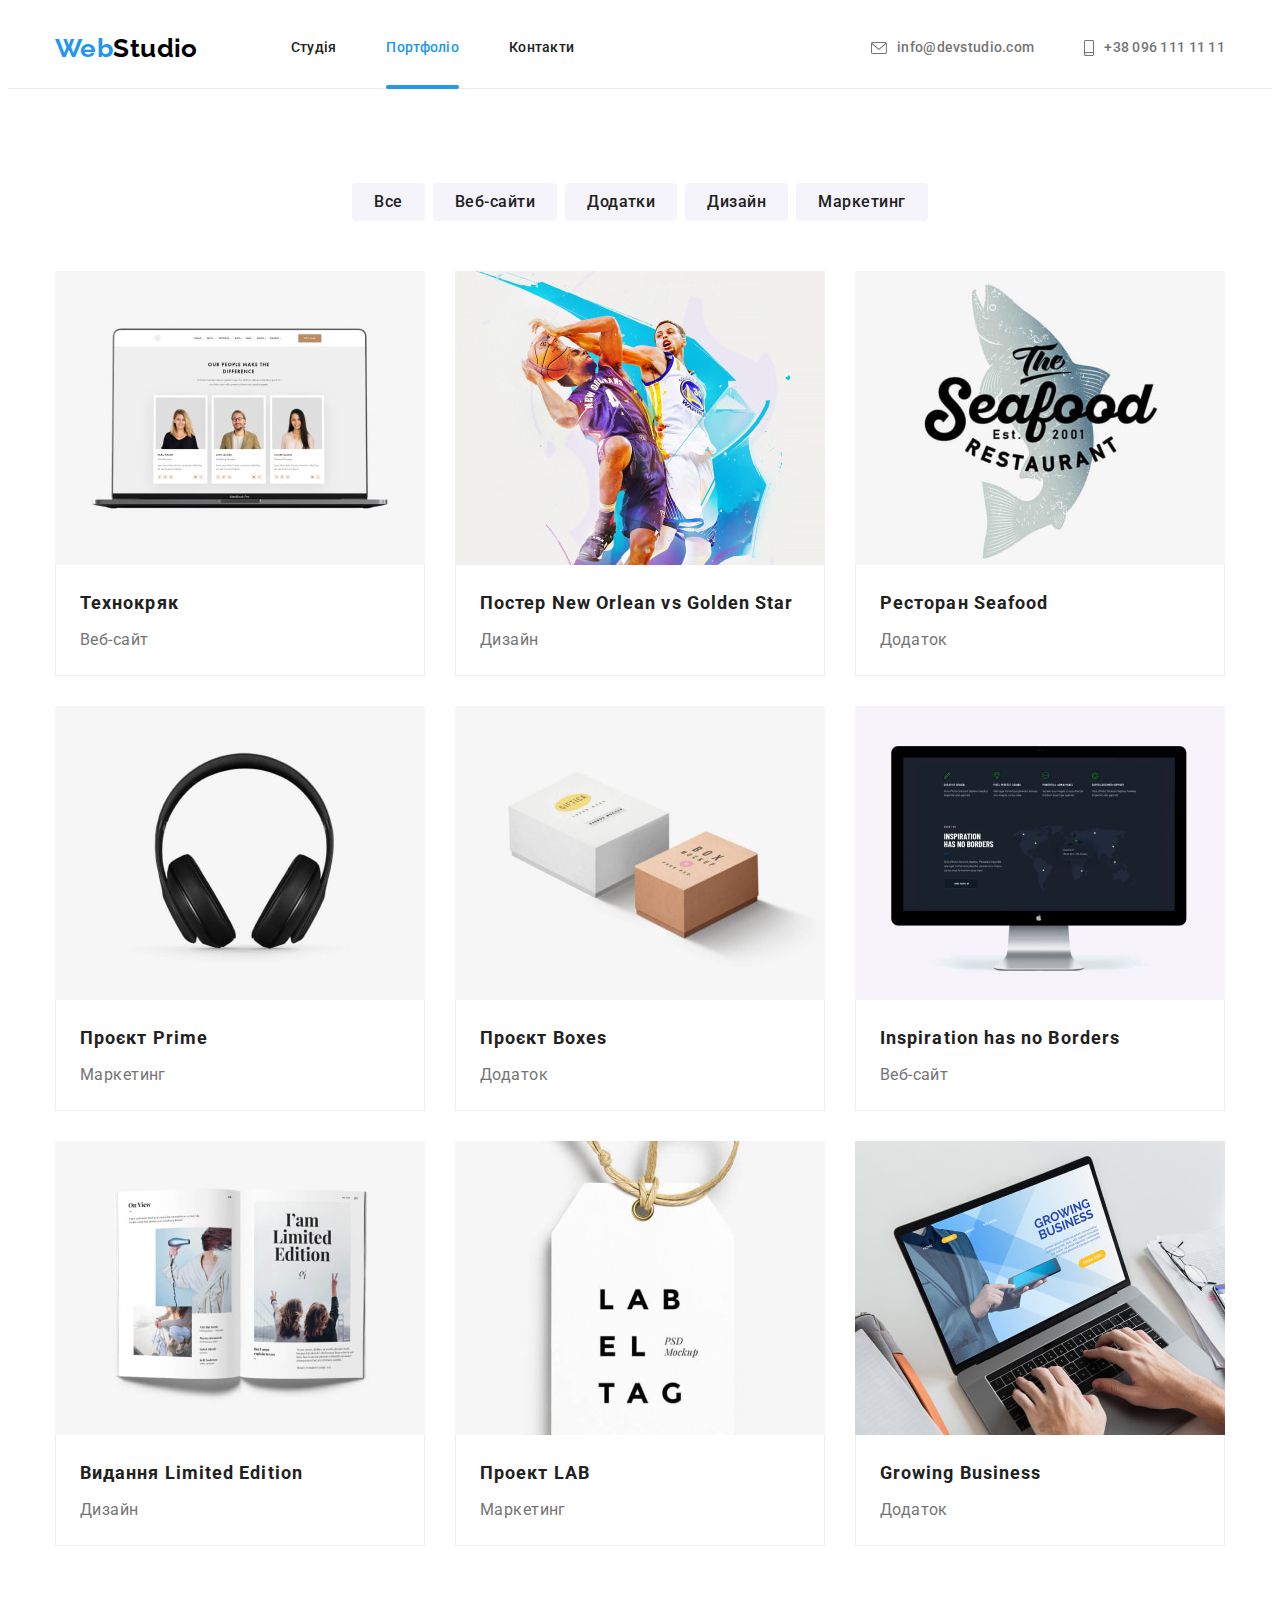
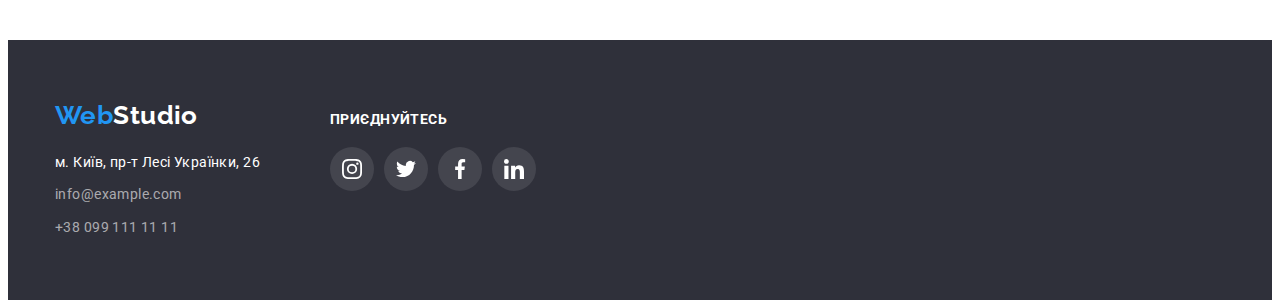
==== portfolio.html @ 0711f4e6 "Initial commit" ====
<!DOCTYPE html>
<html lang="ru">
  <head>
    <meta charset="UTF-8" />
    <meta http-equiv="X-UA-Compatible" content="IE=edge" />
    <meta name="viewport" content="width=device-width, initial-scale=1.0" />
    <title>Portfolio</title>
    <link
      href="https://fonts.googleapis.com/css2?family=Roboto:wght@400;500;700;900&display=swap"
      rel="stylesheet"
    />
    <!--Normalize start-->
    <link
      rel="stylesheet"
      href="https://cdnjs.cloudflare.com/ajax/libs/modern-normalize/1.1.0/modern-normalize.min.css"
      integrity="sha512-wpPYUAdjBVSE4KJnH1VR1HeZfpl1ub8YT/NKx4PuQ5NmX2tKuGu6U/JRp5y+Y8XG2tV+wKQpNHVUX03MfMFn9Q=="
      crossorigin="anonymous"
      referrerpolicy="no-referrer"
    />
    <!--Normalize end-->
    <link
      href="https://fonts.googleapis.com/css2?family=Raleway:wght@700&display=swap"
      rel="stylesheet"
    />
    <link rel="stylesheet" href="./css/style.css" />
  </head>

  <body>
    <!--Header of page Portfolio-->
    <header class="header">
      <div class="container flex-nav">
        <nav class="nav flex-nav">
          <a class="logo line" href="./index.html" lang="en"
            >Web<span class="accent">Studio</span></a
          >
          <ul class="site-nav list">
            <li class="item">
              <a class="link line" href="./index.html">Студія</a>
            </li>
            <li class="item">
              <a class="link current line" href="./portfolio.html">Портфоліо</a>
            </li>
            <li class="item"><a class="link line" href="">Контакти</a></li>
          </ul>
        </nav>
        <ul class="contacts list flex-nav">
          <li class="item">
            <a class="link line" href="mailto:info@devstudio.com"
              ><svg class="contacts-icon" width="16px" height="12px">
                <use href="./images/icons.svg#envelope"></use></svg
              >info@devstudio.com</a
            >
          </li>
          <li class="item">
            <a class="link line" href="tel:+380961111111"
              ><svg class="contacts-icon" width="10px" height="16px">
                <use href="./images/icons.svg#smartphone"></use></svg
              >+38 096 111 11 11</a
            >
          </li>
        </ul>
      </div>
    </header>
    <!--Main section of Page Porfolio -->
    <main>
      <section class="portfolio section">
        <div class="container">
          <h1 class="visually-hidden">Галерея робіт</h1>

          <!--Filters Button List-->
          <ul class="filter list">
            <li class="item">
              <button class="filter-btn" type="button">Все</button>
            </li>
            <li class="item">
              <button class="filter-btn" type="button">Веб-сайти</button>
            </li>
            <li class="item">
              <button class="filter-btn" type="button">Додатки</button>
            </li>
            <li class="item">
              <button class="filter-btn" type="button">Дизайн</button>
            </li>
            <li class="item">
              <button class="filter-btn" type="button">Маркетинг</button>
            </li>
          </ul>

          <!--Gallery List-->

          <ul class="list gallery">
            <li class="gallery-item">
              <a href="" class="gallery-link line">
                <div class="gallery-thumb">
                  <img
                    src="./images/portfolio/portfolio01.jpg"
                    alt="Ноутбук із зображенням сторінки сайту"
                    width="370"
                    height="294"
                  />
                  <p class="thumb-text">
                    Ресурс пропонує комплексні пропозиції з різним рівнем
                    функціоналу та сервісів. Все це дозволить відвідувачу
                    отримати вичерпні відомості про компанію чи приватну особу.
                  </p>
                </div>
                <div class="gallery-wrapper">
                  <h2 class="gallery-title">Технокряк</h2>
                  <p class="gallery-text">Веб-сайт</p>
                </div>
              </a>
            </li>

            <li class="gallery-item">
              <a href="" class="gallery-link line">
                <div class="gallery-thumb">
                  <img
                    src="./images/portfolio/portfolio02.jpg"
                    alt="Зображення двох баскетболістів із м'ячем"
                    width="370"
                    height="294"
                  />
                  <p class="thumb-text">
                    Ресурс пропонує комплексні пропозиції з різним рівнем
                    функціоналу та сервісів. Все це дозволить відвідувачу
                    отримати вичерпні відомості про компанію чи приватну особу.
                  </p>
                </div>
                <div class="gallery-wrapper">
                  <h2 class="gallery-title">
                    Постер New Orlean vs Golden Star
                  </h2>
                  <p class="gallery-text">Дизайн</p>
                </div>
              </a>
            </li>

            <li class="gallery-item">
              <a href="" class="gallery-link line">
                <div class="gallery-thumb">
                  <img
                    src="./images/portfolio/portfolio03.jpg"
                    alt="Логотип ресторану Seafood"
                    width="370"
                    height="294"
                  />
                  <p class="thumb-text">
                    Ресурс пропонує комплексні пропозиції з різним рівнем
                    функціоналу та сервісів. Все це дозволить відвідувачу
                    отримати вичерпні відомості про компанію чи приватну особу.
                  </p>
                </div>
                <div class="gallery-wrapper">
                  <h2 class="gallery-title">Ресторан Seafood</h2>
                  <p class="gallery-text">Додаток</p>
                </div>
              </a>
            </li>

            <li class="gallery-item">
              <a href="" class="gallery-link line">
                <div class="gallery-thumb">
                  <img
                    src="./images/portfolio/portfolio04.jpg"
                    alt="Зображення навушників"
                    width="370"
                    height="294"
                  />
                  <p class="thumb-text">
                    Ресурс пропонує комплексні пропозиції з різним рівнем
                    функціоналу та сервісів. Все це дозволить відвідувачу
                    отримати вичерпні відомості про компанію чи приватну особу.
                  </p>
                </div>
                <div class="gallery-wrapper">
                  <h2 class="gallery-title">Проєкт Prime</h2>
                  <p class="gallery-text">Маркетинг</p>
                </div>
              </a>
            </li>

            <li class="gallery-item">
              <a href="" class="gallery-link line">
                <div class="gallery-thumb">
                  <img
                    src="./images/portfolio/portfolio05.jpg"
                    alt="Дві коробки різного кольору та розміру"
                    width="370"
                    height="294"
                  />
                  <p class="thumb-text">
                    Ресурс пропонує комплексні пропозиції з різним рівнем
                    функціоналу та сервісів. Все це дозволить відвідувачу
                    отримати вичерпні відомості про компанію чи приватну особу.
                  </p>
                </div>
                <div class="gallery-wrapper">
                  <h2 class="gallery-title">Проєкт Boxes</h2>
                  <p class="gallery-text">Додаток</p>
                </div>
              </a>
            </li>

            <li class="gallery-item">
              <a href="" class="gallery-link line">
                <div class="gallery-thumb">
                  <img
                    src="./images/portfolio/portfolio06.jpg"
                    alt="Зображення монітора із сайтом"
                    width="370"
                    height="294"
                  />
                  <p class="thumb-text">
                    Ресурс пропонує комплексні пропозиції з різним рівнем
                    функціоналу та сервісів. Все це дозволить відвідувачу
                    отримати вичерпні відомості про компанію чи приватну особу.
                  </p>
                </div>
                <div class="gallery-wrapper">
                  <h2 class="gallery-title">Inspiration has no Borders</h2>
                  <p class="gallery-text">Веб-сайт</p>
                </div>
              </a>
            </li>

            <li class="gallery-item">
              <a href="" class="gallery-link line">
                <div class="gallery-thumb">
                  <img
                    src="./images/portfolio/portfolio07.jpg"
                    alt="Зображення розкритої книги"
                    width="370"
                    height="294"
                  />
                  <p class="thumb-text">
                    Ресурс пропонує комплексні пропозиції з різним рівнем
                    функціоналу та сервісів. Все це дозволить відвідувачу
                    отримати вичерпні відомості про компанію чи приватну особу.
                  </p>
                </div>
                <div class="gallery-wrapper">
                  <h2 class="gallery-title">Видання Limited Edition</h2>
                  <p class="gallery-text">Дизайн</p>
                </div>
              </a>
            </li>

            <li class="gallery-item">
              <a href="" class="gallery-link line">
                <div class="gallery-thumb">
                  <img
                    src="./images/portfolio/portfolio08.jpg"
                    alt="Бірка з написом"
                    width="370"
                    height="294"
                  />
                  <p class="thumb-text">
                    Ресурс пропонує комплексні пропозиції з різним рівнем
                    функціоналу та сервісів. Все це дозволить відвідувачу
                    отримати вичерпні відомості про компанію чи приватну особу.
                  </p>
                </div>
                <div class="gallery-wrapper">
                  <h2 class="gallery-title">Проект LAB</h2>
                  <p class="gallery-text">Маркетинг</p>
                </div>
              </a>
            </li>

            <li class="gallery-item">
              <a href="" class="gallery-link line">
                <div class="gallery-thumb">
                  <img
                    src="./images/portfolio/portfolio09.jpg"
                    alt="Зображення роботи за ноутбуком"
                    width="370"
                    height="294"
                  />
                  <p class="thumb-text">
                    Ресурс пропонує комплексні пропозиції з різним рівнем
                    функціоналу та сервісів. Все це дозволить відвідувачу
                    отримати вичерпні відомості про компанію чи приватну особу.
                  </p>
                </div>
                <div class="gallery-wrapper">
                  <h2 class="gallery-title">Growing Business</h2>
                  <p class="gallery-text">Додаток</p>
                </div>
              </a>
            </li>
          </ul>
        </div>
      </section>
    </main>

    <!--Footer of Page Porfolio-->
    <footer class="footer">
      <div class="container">
        <div>
          <a class="logo line" href="./index.html" lang="en"
            >Web<span class="accent">Studio</span></a
          >

          <address class="address">
            <a class="link line accent" href=""
              >м. Київ, пр-т Лесі Українки, 26</a
            ><br />
            <a class="link line" href="mailto:info@example.com"
              >info@example.com</a
            >
            <br />
            <a class="link line" href="tel:+380991111111">+38 099 111 11 11</a>
          </address>
        </div>

        <div class="connect">
          <h2 class="connect-title">Приєднуйтесь</h2>
          <ul class="connect-items list">
            <li class="connect-item">
              <a href="" class="connect-link line">
                <svg class="icon-connect" aria-label="посилання на інстаграм">
                  <use href="./images/icons.svg#instagram"></use>
                </svg>
              </a>
            </li>

            <li class="connect-item">
              <a href="" class="connect-link line">
                <svg class="icon-connect" aria-label="посилання на твіттер">
                  <use href="./images/icons.svg#twitter"></use>
                </svg>
              </a>
            </li>

            <li class="connect-item">
              <a href="" class="connect-link line">
                <svg class="icon-connect" aria-label="посилання на фейсбук">
                  <use href="./images/icons.svg#facebook"></use>
                </svg>
              </a>
            </li>

            <li class="connect-item">
              <a href="" class="connect-link line">
                <svg class="icon-connect" aria-label="посилання на лінкайді">
                  <use href="./images/icons.svg#linkedin"></use>
                </svg>
              </a>
            </li>
          </ul>
        </div>
      </div>
    </footer>
  </body>
</html>
---- css/style.css ----
/* колір основного текста #757575; */
/* колір заголовків текста #212121;  */
/* колір тексту Hero #FFFFFF; */

/* колір акценту #2196F3; */

/* колір фону Героя і Футера #2F303A; */
/* колір фону секції Team  #F5F4FA;*/

:root {
  /* Text colors */
  --primary-text-color: #757575;
  --title-text-color: #212121;
  --accent-text-color: #2196f3;
  --hero-text-color: #ffffff;

  /* Bg colors */
  --hero-background-color: #c4c4c4;
  --team-background-color: #f5f4fa;
  --footer-background-color: #2f303a;

  /* Flex */
  --item: 3;
  --card-set-gap: 30px;

  /* Animation */
  --timing-function: cubic-bezier(0.4, 0, 0.2, 1);
}

html {
  box-sizing: border-box;
}

*,
*::before,
*::after {
  box-sizing: inherit;
}

/* Selector Body */
body {
  color: var(--primary-text-color);
  font-family: Roboto, sans-serif;
  font-size: 14px;
  line-height: 1.71;
  letter-spacing: 0.03em;
}
/*
  |==============================
  | Частковий ресет стилей браузера start
  |==============================
*/

.list {
  list-style: none;
  padding: 0;
  margin: 0;
}

.line {
  text-decoration: none;
}

h1,
h2,
h3,
h4,
h5,
h6,
p {
  margin: 0;
}

img {
  display: block;
  max-width: 100%;
}

/* Частковий ресет стилей браузера end */
.container {
  width: 1200px;
  padding-left: 15px;
  padding-right: 15px;
  margin-left: auto;
  margin-right: auto;
}

.visually-hidden {
  position: absolute;
  white-space: nowrap;
  width: 1px;
  height: 1px;
  overflow: hidden;
  border: 0;
  padding: 0;
  clip: rect(0 0 0 0);
  clip-path: inset(50%);
  margin: -1px;
}

.section {
  padding-top: 94px;
  padding-bottom: 94px;
}

/*
  |==============================
  | WebStudio Page
  |==============================
*/

/* Main Header Flex */
.flex-nav {
  display: flex;
  align-items: center;
}

/* Header Section */

.header {
  border-bottom: 1px solid #ececec;
}
/* Header logo */
.logo {
  color: var(--accent-text-color);

  font-family: Raleway, sans-serif;
  font-weight: 700;
  font-size: 26px;
  line-height: 1.19;
}
.accent {
  color: #000000;
}

/* Header nav */
.site-nav {
  display: flex;
  gap: 50px;
  margin-left: 93px;
}

.site-nav .link {
  display: block;
  padding-top: 32px;
  padding-bottom: 32px;

  color: var(--title-text-color);

  font-weight: 500;
  font-size: 14px;
  line-height: 1.14;
  letter-spacing: 0.02em;

  transition: color 250ms var(--timing-function);
}
.site-nav .link:hover,
.site-nav .link:focus {
  color: var(--accent-text-color);
}
.site-nav .link.current {
  position: relative;

  color: var(--accent-text-color);
}
.site-nav .link.current::after {
  display: inline-block;
  content: '';

  position: absolute;
  left: 0;
  bottom: -1px;

  width: 100%;
  height: 4px;

  background-color: var(--accent-text-color);
  border-radius: 2px;
}

/* Contacts */
.contacts {
  gap: 50px;
  margin-left: auto;
}

.contacts .link {
  display: flex;
  justify-content: center;
  align-items: center;

  color: var(--primary-text-color);

  font-weight: 500;
  font-size: 14px;
  line-height: 1.14;
  letter-spacing: 0.02em;

  transition: color 250ms var(--timing-function);
}
.contacts .link:hover,
.contacts .link:focus {
  color: var(--accent-text-color);
}

.contacts-icon {
  display: block;
  margin-right: 10px;
  fill: currentColor;
}

/* Section Hero */

.hero {
  max-width: 1600px;
  height: 600px;
  margin-left: auto;
  margin-right: auto;
  background-image: linear-gradient(
      to right,
      rgba(47, 48, 58, 0.4),
      rgba(47, 48, 58, 0.4)
    ),
    url(../images/hero/hero_bg.jpg);
  background-repeat: no-repeat;
  background-position: center;
  background-size: cover;

  padding-top: 200px;
  padding-bottom: 200px;

  background-color: var(--hero-background-color);
  text-align: center;
}
.hero .title {
  max-width: 696px;
  margin-left: auto;
  margin-right: auto;
  margin-bottom: 30px;

  color: var(--hero-text-color);

  font-weight: 900;
  font-size: 44px;
  line-height: 1.36;
  letter-spacing: 0.06em;
  text-transform: uppercase;
}

/* Button in Hero*/
.button {
  padding: 10px 32px;
  box-shadow: 0px 4px 4px rgba(0, 0, 0, 0.15);
  border-radius: 4px;
  border: none;

  color: var(--hero-text-color);
  background-color: var(--accent-text-color);

  font-family: inherit;
  cursor: pointer;
  font-weight: 700;
  font-size: 16px;
  line-height: 1.87;
  align-items: center;
  letter-spacing: 0.06em;
}

/* Section Benefits */

.benefits .items {
  display: flex;
  gap: var(--card-set-gap);
}
.thumb {
  display: flex;
  width: 270px;
  height: 120px;
  justify-content: center;
  align-items: center;
  margin-bottom: var(--card-set-gap);

  background-color: var(--team-background-color);

  border-radius: 4px;
}

.icon-bnf {
  width: 70px;
  height: 70px;
}

.benefits .title {
  margin-bottom: 10px;

  color: var(--title-text-color);

  font-size: 14px;
  line-height: 1.14;
  text-transform: uppercase;
}

/* Section About */
.about {
  padding-top: 0;
}
.about .title {
  margin-bottom: 50px;
  text-align: center;

  color: var(--title-text-color);

  font-size: 36px;
  line-height: 1.16;
}
.about .items {
  display: flex;
  gap: var(--card-set-gap);
}
.about .item {
  position: relative;
}

.about-subtitle {
  position: absolute;
  bottom: 0;
  left: 0;

  width: 100%;
  height: 70px;
  padding: 27px 0;

  color: var(--hero-text-color);
  background-color: rgba(47, 48, 58, 0.8);

  font-size: 14px;
  line-height: 1.14;
  text-align: center;
  letter-spacing: 0.03em;
  text-transform: uppercase;
}
/* Section Team */
.team {
  background-color: var(--team-background-color);
}

.headline {
  margin-bottom: 50px;

  color: var(--title-text-color);

  font-size: 36px;
  line-height: 1.16;
  text-align: center;
}
.team .items {
  display: flex;
  gap: var(--card-set-gap);
}
.team .item {
  background-color: var(--hero-text-color);
  box-shadow: 0px 1px 3px rgba(0, 0, 0, 0.12), 0px 1px 1px rgba(0, 0, 0, 0.14),
    0px 2px 1px rgba(0, 0, 0, 0.2);
  border-radius: 0px 0px 4px 4px;
}
.team .title {
  margin-bottom: 10px;

  color: var(--title-text-color);

  font-weight: 500;
  font-size: 16px;
  line-height: 1.18;
  text-align: center;
}
.team .text {
  font-size: 16px;
  line-height: 1.18;
  text-align: center;
  margin-bottom: 16px;
}
.item-link {
  display: flex;
}
.item-link:not(:last-child) {
  margin-right: 10px;
}
.team-links {
  display: flex;
  justify-content: center;
  align-items: center;
}
.team-link {
  display: flex;
  justify-content: center;
  align-items: center;

  color: #afb1b8;
  width: 44px;
  height: 44px;

  border-radius: 50%;

  transition: color 250ms var(--timing-function),
    background-color 250ms var(--timing-function);
}
.icon-team {
  width: 20px;
  height: 20px;
  fill: currentColor;
}
.team-link:hover,
.team-link:focus {
  background-color: var(--accent-text-color);
  color: var(--hero-text-color);
}

.team-wrapper {
  padding-top: 30px;
  padding-right: 5px;
  padding-bottom: 30px;
  padding-left: 5px;
}
/* Section Client */
.client-headline {
  margin-bottom: 50px;

  color: var(--title-text-color);
  font-size: 36px;
  line-height: 1.16;
  text-align: center;
}

.client-items {
  display: flex;
  gap: var(--card-set-gap);
}
.client-link {
  display: flex;
  justify-content: center;
  align-items: center;

  width: 170px;
  height: 92px;

  color: #afb1b8;
  border: 1px solid #afb1b8;
  border-radius: 4px;

  transition: color 250ms var(--timing-function),
    border-color 250ms var(--timing-function);
}
.icon-client {
  width: 106px;
  height: 60px;

  fill: currentColor;
}
.client-link:hover,
.client-link:focus {
  color: var(--accent-text-color);
  border-color: var(--accent-text-color);
}

/* Footer */
.footer {
  padding-top: 60px;
  padding-bottom: 60px;

  color: var(--hero-text-color);
  background-color: var(--footer-background-color);

  font-weight: 400;
  font-size: 14px;
  line-height: 1.71;
}

.footer .logo {
  display: inline-block;
  margin-bottom: 20px;
}
.address {
  font-style: normal;
}
.address .link {
  display: inline-block;

  color: rgba(255, 255, 255, 0.6);

  font-weight: 400;
  font-size: 14px;
  line-height: 1.71;

  transition: color 250ms var(--timing-function);
}

.address .link:hover,
.address .link:focus {
  color: var(--accent-text-color);
}
.address .link:not(:last-child) {
  margin-bottom: 9px;
}
.footer .accent {
  color: var(--hero-text-color);
}

/* Connect Section */

.footer .container {
  display: flex;
  align-items: baseline;
}

.connect {
  margin-left: 70px;
}

.connect-title {
  font-size: 14px;
  line-height: 16px;
  letter-spacing: 0.03em;
  text-transform: uppercase;

  margin-bottom: 20px;
}
.connect-items {
  display: flex;
}
.connect-link {
  display: flex;
  justify-content: center;
  align-items: center;

  color: var(--hero-text-color);
  background-color: rgba(255, 255, 255, 0.1);
  width: 44px;
  height: 44px;

  border-radius: 50%;

  transition: background-color 250ms var(--timing-function);
}
.icon-connect {
  width: 20px;
  height: 20px;
  fill: currentColor;
}
.connect-link:hover,
.connect-link:focus {
  background-color: var(--accent-text-color);
}
.connect-item {
  display: flex;
}
.connect-item:not(:last-child) {
  margin-right: 10px;
}

/*
  |==============================
  | Modal window
  |==============================
*/
.backdrop {
  position: fixed;
  top: 0;
  left: 0;

  width: 100%;
  height: 100%;

  background-color: rgba(0, 0, 0, 0.2);

  opacity: 1;
  transition: opacity 250ms var(--timing-function),
    visibility 250ms var(--timing-function);
}
/* is-hidden */
.backdrop.is-hidden {
  opacity: 0;
  visibility: hidden;
  pointer-events: none;
}
.backdrop.is-hidden .modal {
  transform: translate(-50%, -50%) scale(0.7);
}

.modal {
  position: absolute;
  left: 50%;
  top: 50%;

  width: 528px;
  height: 581px;

  background-color: #ffffff;
  box-shadow: 0px 1px 3px rgba(0, 0, 0, 0.12), 0px 1px 1px rgba(0, 0, 0, 0.14),
    0px 2px 1px rgba(0, 0, 0, 0.2);
  border-radius: 4px;

  transform: translate(-50%, -50%) scale(1);
  transition: transform 400ms var(--timing-function);
}

.modal-btn {
  position: absolute;
  top: 8px;
  right: 8px;
  z-index: 100;

  display: flex;
  justify-content: center;
  align-items: center;
  width: 30px;
  height: 30px;
  padding: 0;

  background-color: transparent;

  border-radius: 50%;
  border: 1px solid rgba(0, 0, 0, 0.1);

  cursor: pointer;
}
.modal-btn-icon {
  width: 18px;
  height: 18px;
}

/*
  |==============================
  | Page Porfolio
  |==============================
*/

/* Section Filters Button */
.filter {
  display: flex;
  justify-content: center;
  margin-bottom: 50px;
}
.filter .item:not(:last-child) {
  margin-right: 8px;
}
.filter-btn {
  padding: 6px 22px;
  border: none;
  border-radius: 4px;

  color: var(--title-text-color);
  background-color: var(--team-background-color);

  font-weight: 500;
  font-size: 16px;
  line-height: 1.62;
  font-family: inherit;
  cursor: pointer;
  letter-spacing: 0.03em;

  transition: color 250ms var(--timing-function),
    background-color 250ms var(--timing-function),
    box-shadow 250ms var(--timing-function);
}
.filter-btn:hover,
.filter-btn:focus {
  color: var(--hero-text-color);
  background-color: var(--accent-text-color);
  box-shadow: 0px 3px 1px rgba(0, 0, 0, 0.1), 0px 1px 2px rgba(0, 0, 0, 0.08),
    0px 2px 2px rgba(0, 0, 0, 0.12);
}

/* Section Portfolio */
.gallery {
  display: flex;
  flex-wrap: wrap;
  gap: var(--card-set-gap);
}
.gallery-item {
  flex-basis: calc(
    (100% - var(--card-set-gap) * (var(--item) - 1)) / var(--item)
  );
}
.gallery-link {
  display: block;

  color: var(--primary-text-color);

  transition: box-shadow 250ms var(--timing-function);
}
.gallery-link:hover,
.gallery-link:focus {
  box-shadow: 0px 1px 1px rgba(0, 0, 0, 0.12), 0px 4px 4px rgba(0, 0, 0, 0.06),
    1px 4px 6px rgba(0, 0, 0, 0.16);
}

.gallery-thumb {
  position: relative;
  overflow: hidden;
}
.gallery-thumb::before {
  display: inline-block;
  content: '';

  position: absolute;
  top: 0;
  left: 0;
  width: 100%;
  height: 100%;

  background-color: rgba(33, 150, 243, 0.9);

  opacity: 0;

  transform: translateY(100%);
  transition: transform 250ms var(--timing-function),
    opacity 250ms var(--timing-function);
}
.gallery-link:hover .gallery-thumb::before,
.gallery-link:focus .gallery-thumb::before {
  transform: translateY(0);
  opacity: 1;
}
.thumb-text {
  position: absolute;
  top: 0;
  left: 0;

  padding: 63px 24px;
  color: var(--hero-text-color);

  font-size: 18px;
  line-height: 1.55;
  letter-spacing: 0.03em;

  opacity: 0;

  transform: translateY(100%);
  transition: transform 250ms var(--timing-function),
    opacity 250ms var(--timing-function);
}
.gallery-link:hover .thumb-text,
.gallery-link:focus .thumb-text {
  opacity: 1;
  transform: translateY(0);
}
.gallery-wrapper {
  padding: 20px 24px;
  border: 1px solid #eeeeee;
  border-top: none;
}
.gallery-item .gallery-title {
  margin-bottom: 4px;

  color: var(--title-text-color);

  font-size: 18px;
  line-height: 2;
  letter-spacing: 0.06em;
}
.gallery-text {
  font-size: 16px;
  line-height: 1.87;
}
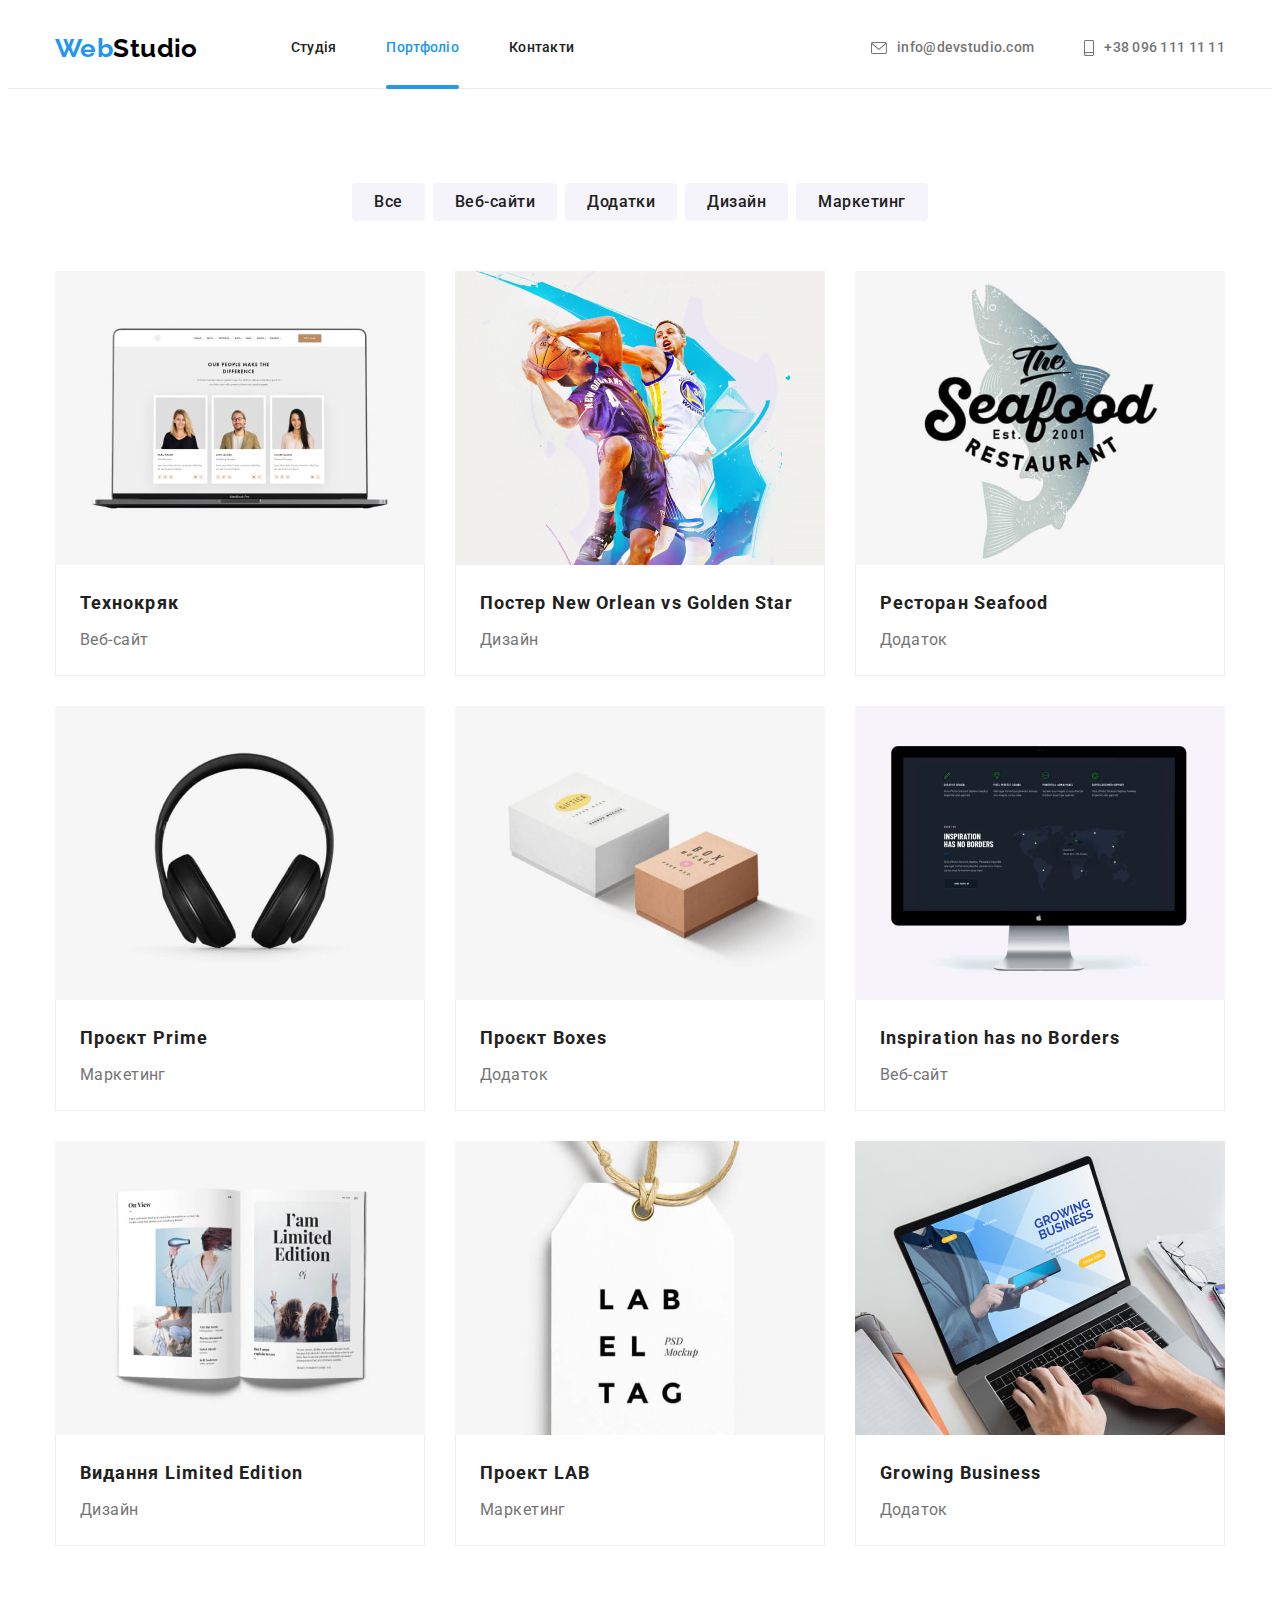
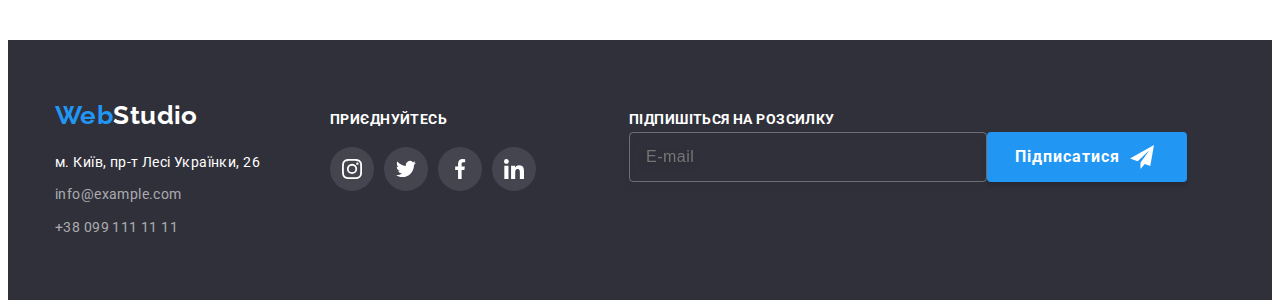
==== commit 40ba393a: "added for in footer" ====
--- a/portfolio.html
+++ b/portfolio.html
@@ -312,7 +312,7 @@
             <a class="link line" href="tel:+380991111111">+38 099 111 11 11</a>
           </address>
         </div>
-
+        <!-- Connect link -->
         <div class="connect">
           <h2 class="connect-title">Приєднуйтесь</h2>
           <ul class="connect-items list">
@@ -349,6 +349,19 @@
             </li>
           </ul>
         </div>
+        <!-- Submit Form -->
+        <form class="footer-form js-speaker-form">
+          <div class="email-thumb">
+            <label for="email" class="label">Підпишіться на розсилку</label>
+            <input type="email" name="email" id="email" placeholder="E-mail" />
+          </div>
+          <button type="submit" class="footer-button">
+            Підписатися
+            <svg class="icon-submit">
+              <use href="./images/icons.svg#icon_submit"></use>
+            </svg>
+          </button>
+        </form>
       </div>
     </footer>
   </body>
--- a/css/style.css
+++ b/css/style.css
@@ -557,6 +557,71 @@
   margin-right: 10px;
 }
 
+/* Submit Form */
+.footer-form {
+  margin-left: 93px;
+  display: flex;
+  align-items: flex-end;
+}
+.form-field {
+  display: flex;
+  flex-direction: column;
+  margin-right: 12px;
+}
+.footer-form .label {
+  margin-bottom: 20px;
+
+  font-weight: 700;
+  font-size: 14px;
+  line-height: 1.14;
+  letter-spacing: 0.03em;
+  text-transform: uppercase;
+}
+.footer-form input {
+  width: 358px;
+  height: 50px;
+  margin: 0;
+
+  display: flex;
+  align-items: center;
+  padding: 15px 0;
+  padding-left: 16px;
+
+  font-size: 16px;
+  line-height: 1.25;
+  letter-spacing: 0.03em;
+  color: rgba(255, 255, 255, 0.6);
+
+  background-color: transparent;
+  border: 1px solid rgba(255, 255, 255, 0.3);
+  filter: drop-shadow(0px 4px 4px rgba(0, 0, 0, 0.15));
+  border-radius: 4px;
+}
+.footer-button {
+  display: flex;
+  align-items: center;
+  width: 200px;
+  height: 50px;
+  padding: 10px 28px;
+  box-shadow: 0px 4px 4px rgb(0 0 0 / 15%);
+  border-radius: 4px;
+  border: none;
+
+  color: var(--hero-text-color);
+  background-color: var(--accent-text-color);
+  font-family: inherit;
+  cursor: pointer;
+  font-weight: 700;
+  font-size: 16px;
+  line-height: 1.87;
+  letter-spacing: 0.06em;
+}
+.icon-submit {
+  width: 24px;
+  height: 24px;
+
+  margin-left: 10px;
+}
 /*
   |==============================
   | Modal window
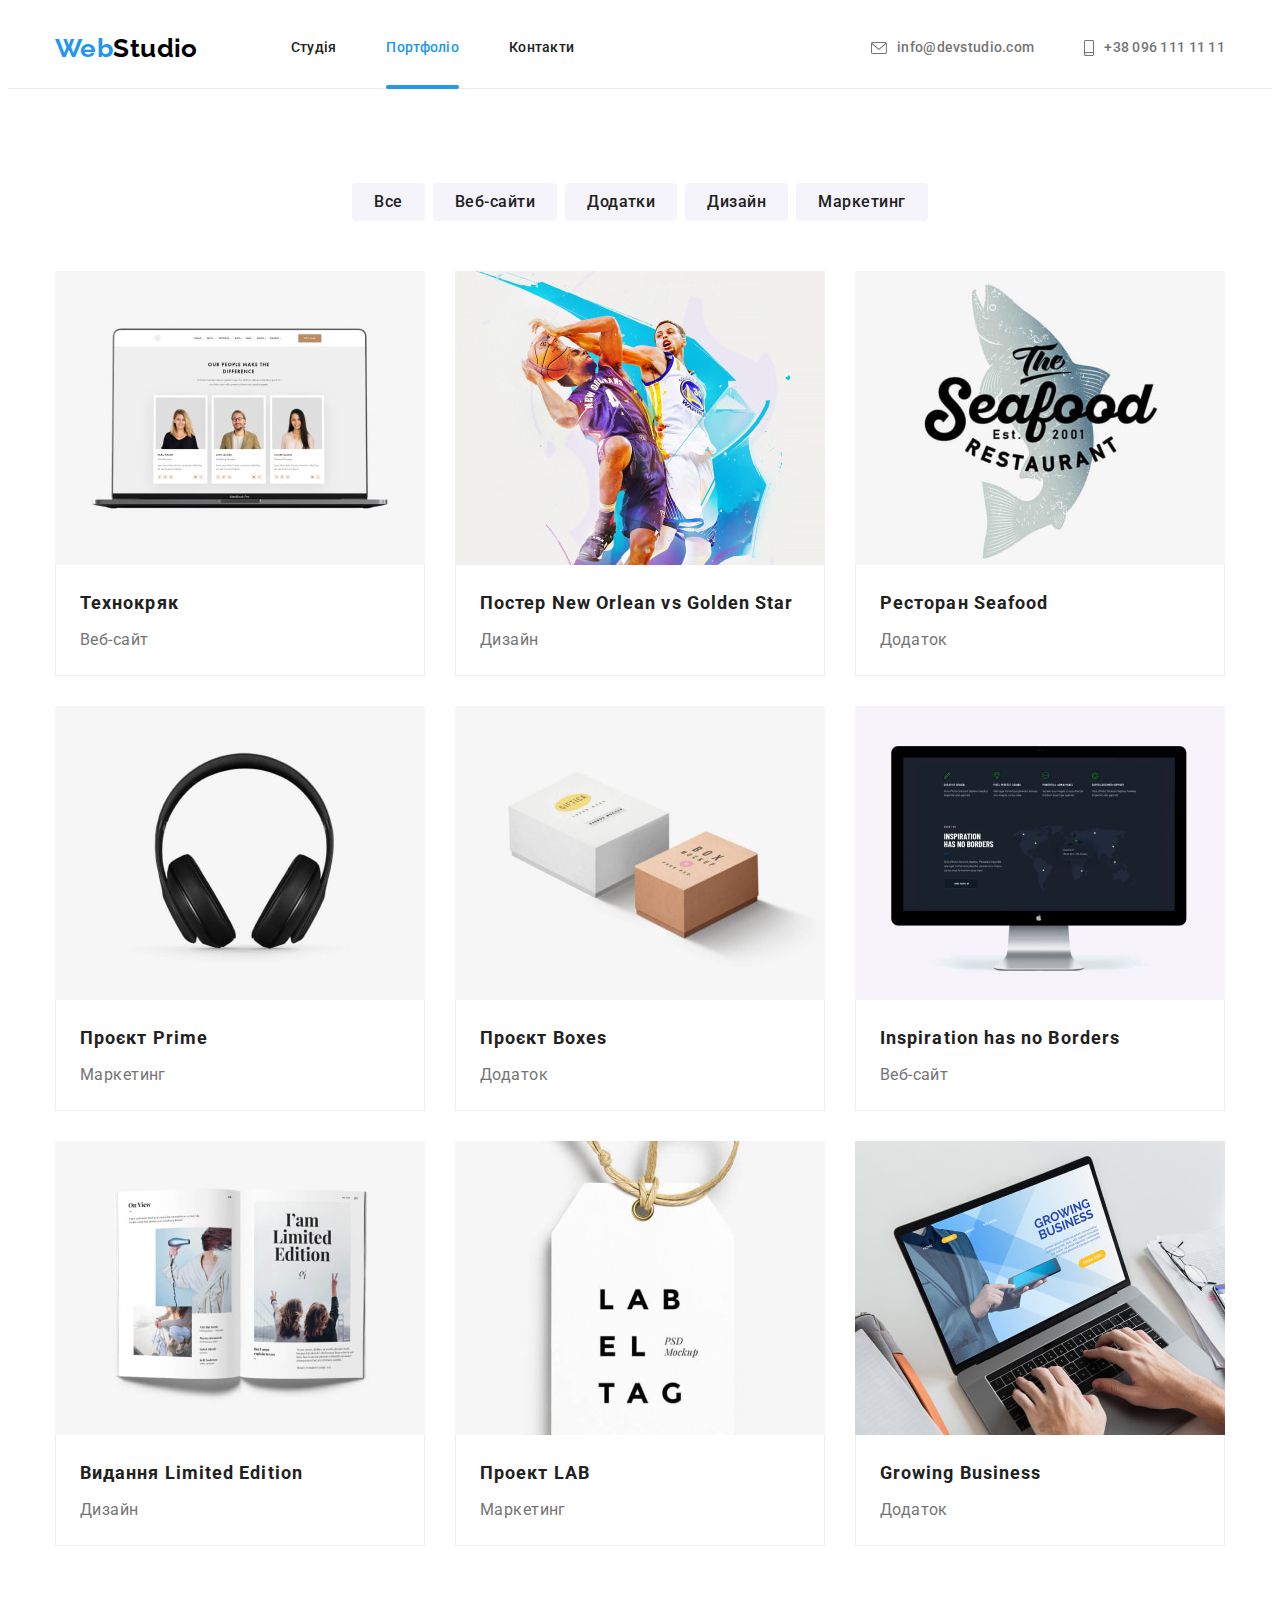
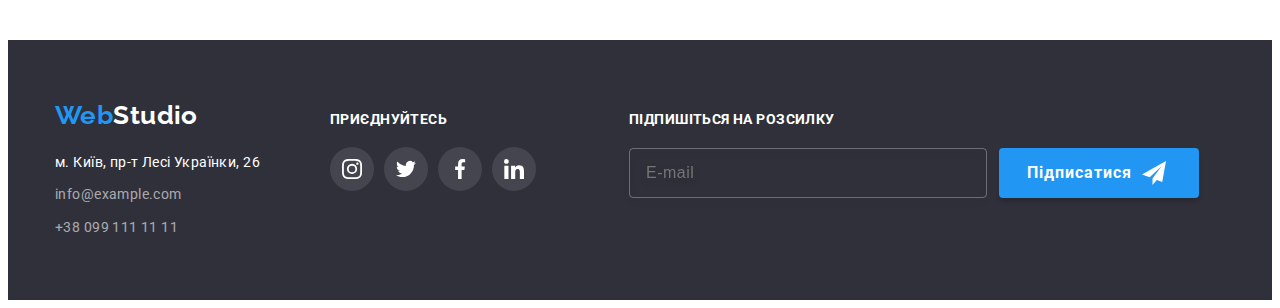
==== commit 001e1e6c: "added modal form" ====
--- a/portfolio.html
+++ b/portfolio.html
@@ -350,8 +350,8 @@
           </ul>
         </div>
         <!-- Submit Form -->
-        <form class="footer-form js-speaker-form">
-          <div class="email-thumb">
+        <form name="submit-form" class="footer-form js-speaker-form">
+          <div class="form-field">
             <label for="email" class="label">Підпишіться на розсилку</label>
             <input type="email" name="email" id="email" placeholder="E-mail" />
           </div>
--- a/css/style.css
+++ b/css/style.css
@@ -250,7 +250,7 @@
 /* Button in Hero*/
 .button {
   padding: 10px 32px;
-  box-shadow: 0px 4px 4px rgba(0, 0, 0, 0.15);
+
   border-radius: 4px;
   border: none;
 
@@ -264,6 +264,14 @@
   line-height: 1.87;
   align-items: center;
   letter-spacing: 0.06em;
+
+  transition: background-color 250ms var(--timing-function),
+    box-shadow 250ms var(--timing-function);
+}
+.button:hover,
+.button:focus {
+  background-color: #188ce8;
+  box-shadow: 0px 4px 4px rgba(0, 0, 0, 0.15);
 }
 
 /* Section Benefits */
@@ -659,6 +667,8 @@
   width: 528px;
   height: 581px;
 
+  padding: 40px;
+
   background-color: #ffffff;
   box-shadow: 0px 1px 3px rgba(0, 0, 0, 0.12), 0px 1px 1px rgba(0, 0, 0, 0.14),
     0px 2px 1px rgba(0, 0, 0, 0.2);
@@ -692,6 +702,39 @@
   width: 18px;
   height: 18px;
 }
+
+/* Modal Form
+.modal-form {
+  display: flex;
+  flex-direction: column;
+}
+.modal-form-title {
+  display: block;
+
+  color: var(--title-text-color);
+  font-size: 20px;
+  line-height: 1.15;
+  text-align: center;
+}
+.modal-form input {
+  display: inline-block;
+  width: 100%;
+  height: 40px;
+}
+.lable-title {
+  display: block;
+  margin-bottom: 4px;
+  padding: 0;
+
+  font-size: 12px;
+  line-height: 1.16;
+  letter-spacing: 0.01em;
+}
+
+.input-icon {
+  width: 18px;
+  height: 18px;
+} */
 
 /*
   |==============================
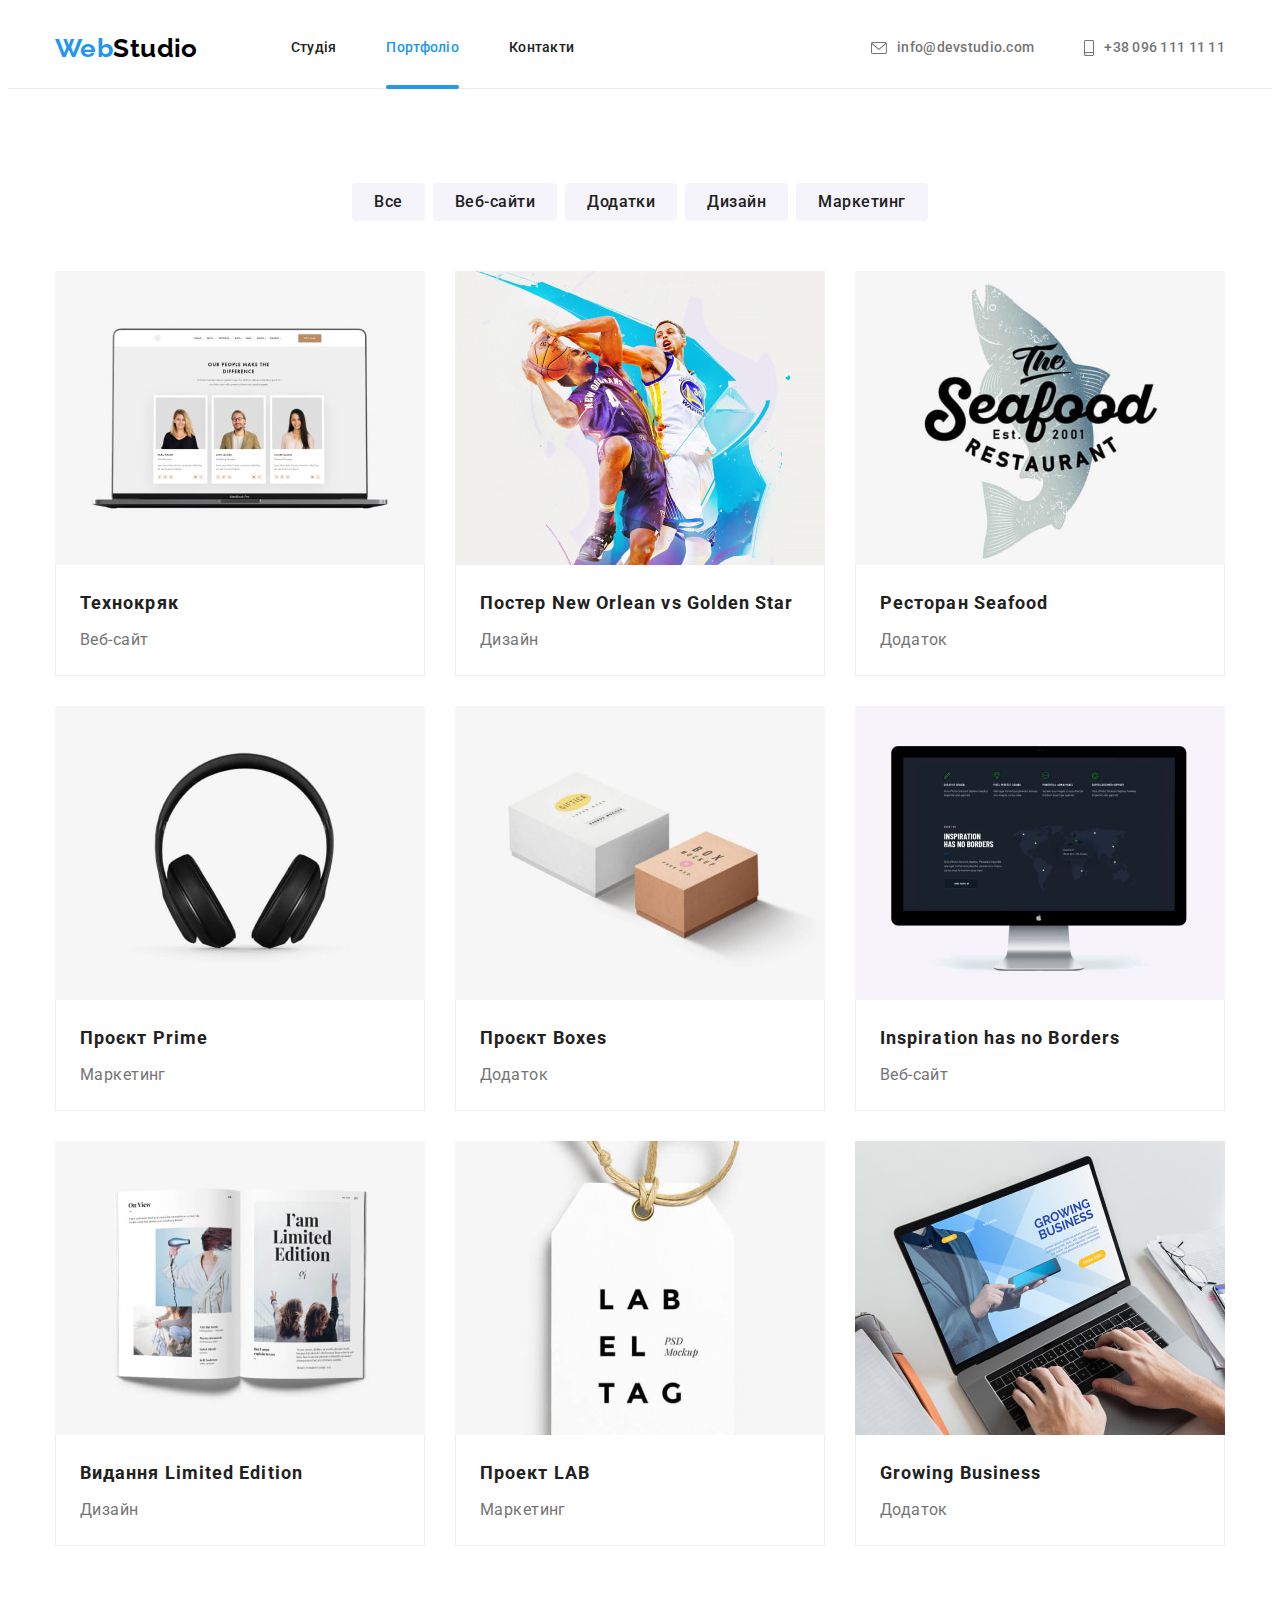
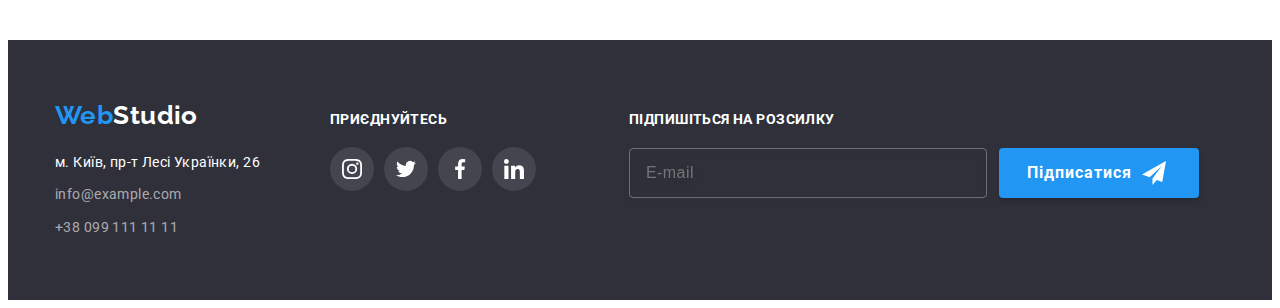
==== commit 7adcc242: "fixed modal form" ====
--- a/portfolio.html
+++ b/portfolio.html
@@ -350,10 +350,19 @@
           </ul>
         </div>
         <!-- Submit Form -->
-        <form name="submit-form" class="footer-form js-speaker-form">
-          <div class="form-field">
-            <label for="email" class="label">Підпишіться на розсилку</label>
-            <input type="email" name="email" id="email" placeholder="E-mail" />
+        <form
+          class="footer-form js-speaker-form"
+          name="submit-form"
+          autocomplete="off"
+        >
+          <div class="submit-field">
+            <strong class="label">Підпишіться на розсилку</strong>
+            <input
+              class="submit-input"
+              type="email"
+              name="email"
+              placeholder="E-mail"
+            />
           </div>
           <button type="submit" class="footer-button">
             Підписатися
--- a/css/style.css
+++ b/css/style.css
@@ -6,6 +6,7 @@
 
 /* колір фону Героя і Футера #2F303A; */
 /* колір фону секції Team  #F5F4FA;*/
+/* колір фону фокусу на кнопці #188CE8; */
 
 :root {
   /* Text colors */
@@ -18,6 +19,7 @@
   --hero-background-color: #c4c4c4;
   --team-background-color: #f5f4fa;
   --footer-background-color: #2f303a;
+  --btn-focus-background-color: #188ce8;
 
   /* Flex */
   --item: 3;
@@ -270,7 +272,7 @@
 }
 .button:hover,
 .button:focus {
-  background-color: #188ce8;
+  background-color: var(--btn-focus-background-color);
   box-shadow: 0px 4px 4px rgba(0, 0, 0, 0.15);
 }
 
@@ -567,37 +569,32 @@
 
 /* Submit Form */
 .footer-form {
+  display: flex;
+  align-items: flex-end;
   margin-left: 93px;
-  display: flex;
-  align-items: flex-end;
-}
-.form-field {
-  display: flex;
-  flex-direction: column;
+}
+.submit-field {
   margin-right: 12px;
 }
 .footer-form .label {
+  display: inline-block;
   margin-bottom: 20px;
 
-  font-weight: 700;
   font-size: 14px;
   line-height: 1.14;
   letter-spacing: 0.03em;
   text-transform: uppercase;
 }
-.footer-form input {
+.footer-form .submit-input {
+  display: flex;
+  align-items: center;
+  padding: 15px 16px;
   width: 358px;
   height: 50px;
-  margin: 0;
-
-  display: flex;
-  align-items: center;
-  padding: 15px 0;
-  padding-left: 16px;
 
   font-size: 16px;
   line-height: 1.25;
-  letter-spacing: 0.03em;
+  letter-spacing: inherit;
   color: rgba(255, 255, 255, 0.6);
 
   background-color: transparent;
@@ -703,39 +700,118 @@
   height: 18px;
 }
 
-/* Modal Form
+/* Modal Form */
 .modal-form {
   display: flex;
   flex-direction: column;
 }
 .modal-form-title {
-  display: block;
+  margin-bottom: 12px;
 
   color: var(--title-text-color);
+
   font-size: 20px;
   line-height: 1.15;
   text-align: center;
 }
-.modal-form input {
-  display: inline-block;
-  width: 100%;
-  height: 40px;
+.field {
+  position: relative;
+
+  margin-bottom: 10px;
 }
 .lable-title {
   display: block;
+
   margin-bottom: 4px;
-  padding: 0;
 
   font-size: 12px;
   line-height: 1.16;
   letter-spacing: 0.01em;
 }
-
-.input-icon {
+.input-form {
+  width: 100%;
+  height: 40px;
+  padding: 11px 0;
+  padding-left: 42px;
+
+  border: 1px solid rgba(33, 33, 33, 0.2);
+  border-radius: 4px;
+}
+
+.icon-form {
+  position: absolute;
+
+  top: 50%;
+  left: 12px;
+
   width: 18px;
   height: 18px;
-} */
-
+}
+.textarea {
+  padding: 12px 16px;
+  margin-bottom: 20px;
+  width: 100%;
+  height: 120px;
+
+  border: 1px solid rgba(33, 33, 33, 0.2);
+  border-radius: 4px;
+  resize: none;
+}
+.textarea::placeholder {
+  font-size: 12px;
+  line-height: 14px;
+  letter-spacing: 0.01em;
+
+  color: rgba(117, 117, 117, 0.5);
+}
+.checkbox-label {
+  position: relative;
+
+  display: flex;
+  align-items: center;
+
+  margin-bottom: 30px;
+}
+.checkbox-input {
+  margin-right: 7px;
+}
+.icon-checkbox {
+  position: absolute;
+
+  width: 16px;
+  height: 15px;
+
+  background-color: red;
+}
+.form-policy {
+  color: var(--accent-text-color);
+}
+.modal-submit-btn {
+  padding: 10px 52px;
+  width: 200px;
+  height: 50px;
+  margin: 0 auto;
+
+  color: var(--hero-text-color);
+  background-color: var(--accent-text-color);
+  border-radius: 4px;
+  box-shadow: 0px 4px 4px rgba(0, 0, 0, 0.15);
+
+  font-family: inherit;
+  cursor: pointer;
+  border: none;
+  font-weight: 700;
+  font-size: 16px;
+  line-height: 1.87;
+  letter-spacing: 0.06em;
+
+  transition: 250ms var(--timing-function);
+}
+
+.modal-submit-btn:hover,
+.modal-submit-btn:focus {
+  background-color: var(--btn-focus-background-color);
+}
 /*
   |==============================
   | Page Porfolio
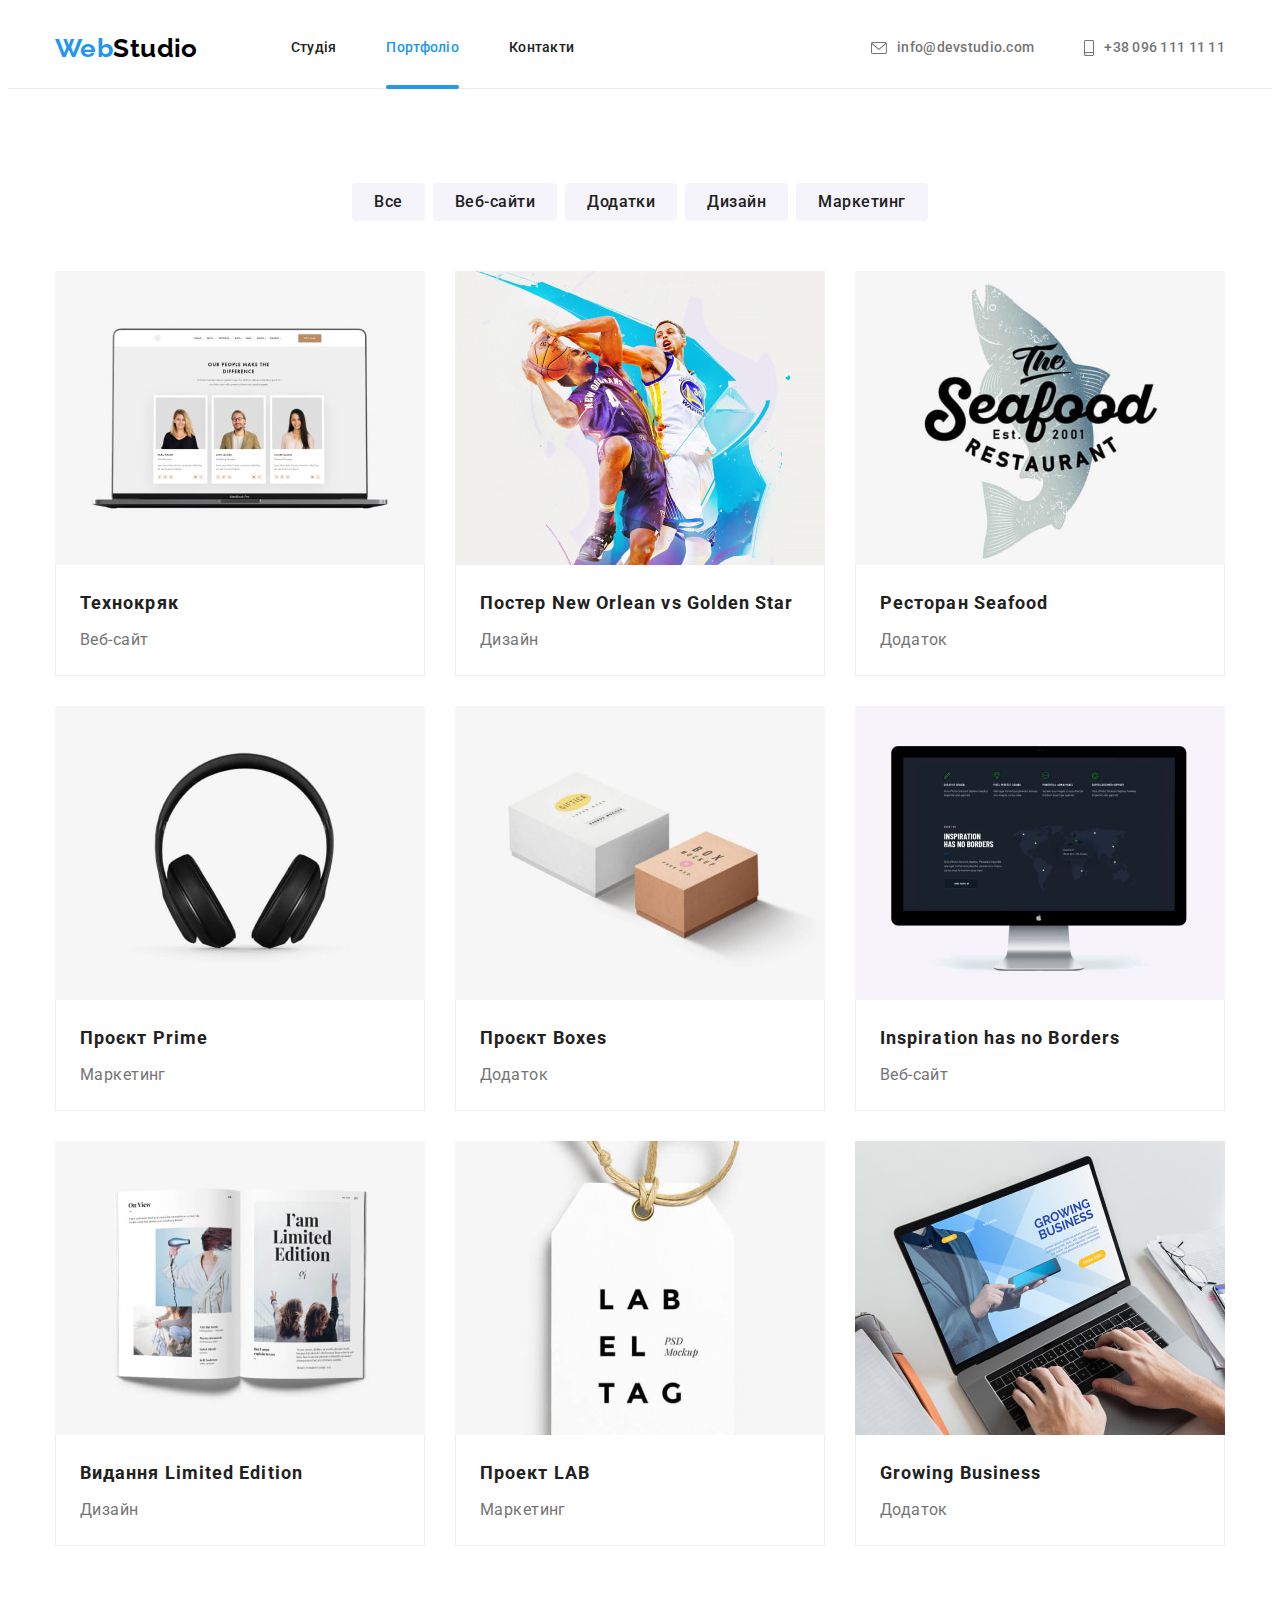
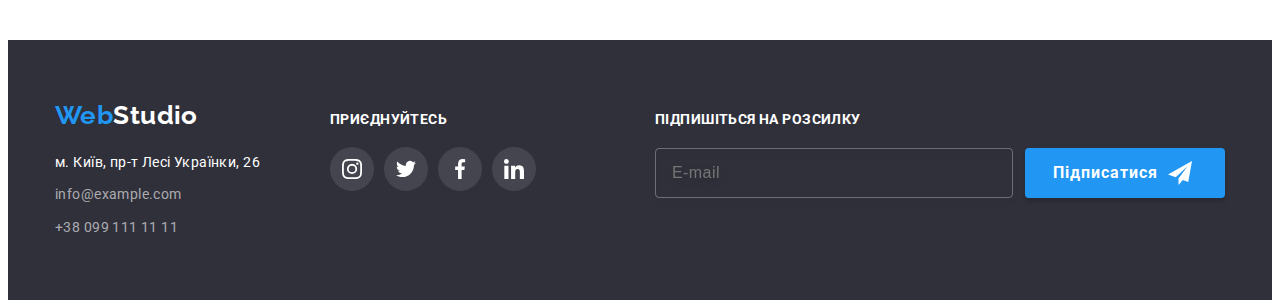
==== commit 74a71de0: "added BEM in header" ====
--- a/portfolio.html
+++ b/portfolio.html
@@ -1,5 +1,5 @@
 <!DOCTYPE html>
-<html lang="ru">
+<html lang="uk">
   <head>
     <meta charset="UTF-8" />
     <meta http-equiv="X-UA-Compatible" content="IE=edge" />
@@ -27,33 +27,37 @@
 
   <body>
     <!--Header of page Portfolio-->
-    <header class="header">
+    <header class="page-header">
       <div class="container flex-nav">
-        <nav class="nav flex-nav">
+        <nav class="page-header__nav flex-nav">
           <a class="logo line" href="./index.html" lang="en"
-            >Web<span class="accent">Studio</span></a
+            >Web<span class="logo__text logo__text--accent">Studio</span></a
           >
-          <ul class="site-nav list">
-            <li class="item">
-              <a class="link line" href="./index.html">Студія</a>
-            </li>
-            <li class="item">
-              <a class="link current line" href="./portfolio.html">Портфоліо</a>
-            </li>
-            <li class="item"><a class="link line" href="">Контакти</a></li>
+          <ul class="site-nav__items list">
+            <li class="site-nav__item">
+              <a class="site-nav__link line" href="./index.html">Студія</a>
+            </li>
+            <li class="site-nav__item">
+              <a class="site-nav__link current line" href="./portfolio.html"
+                >Портфоліо</a
+              >
+            </li>
+            <li class="site-nav__item">
+              <a class="site-nav__link line" href="">Контакти</a>
+            </li>
           </ul>
         </nav>
         <ul class="contacts list flex-nav">
-          <li class="item">
-            <a class="link line" href="mailto:info@devstudio.com"
-              ><svg class="contacts-icon" width="16px" height="12px">
+          <li class="contacts__item">
+            <a class="contacts__link line" href="mailto:info@devstudio.com"
+              ><svg class="contacts__icon" width="16px" height="12px">
                 <use href="./images/icons.svg#envelope"></use></svg
               >info@devstudio.com</a
             >
           </li>
-          <li class="item">
-            <a class="link line" href="tel:+380961111111"
-              ><svg class="contacts-icon" width="10px" height="16px">
+          <li class="contacts__item">
+            <a class="contacts__link line" href="tel:+380961111111"
+              ><svg class="contacts__icon" width="10px" height="16px">
                 <use href="./images/icons.svg#smartphone"></use></svg
               >+38 096 111 11 11</a
             >
@@ -87,10 +91,9 @@
           </ul>
 
           <!--Gallery List-->
-
           <ul class="list gallery">
             <li class="gallery-item">
-              <a href="" class="gallery-link line">
+              <a class="gallery-link line" href="">
                 <div class="gallery-thumb">
                   <img
                     src="./images/portfolio/portfolio01.jpg"
@@ -112,7 +115,7 @@
             </li>
 
             <li class="gallery-item">
-              <a href="" class="gallery-link line">
+              <a class="gallery-link line" href="">
                 <div class="gallery-thumb">
                   <img
                     src="./images/portfolio/portfolio02.jpg"
@@ -136,7 +139,7 @@
             </li>
 
             <li class="gallery-item">
-              <a href="" class="gallery-link line">
+              <a class="gallery-link line" href="">
                 <div class="gallery-thumb">
                   <img
                     src="./images/portfolio/portfolio03.jpg"
@@ -158,7 +161,7 @@
             </li>
 
             <li class="gallery-item">
-              <a href="" class="gallery-link line">
+              <a class="gallery-link line" href="">
                 <div class="gallery-thumb">
                   <img
                     src="./images/portfolio/portfolio04.jpg"
@@ -180,7 +183,7 @@
             </li>
 
             <li class="gallery-item">
-              <a href="" class="gallery-link line">
+              <a class="gallery-link line" href="">
                 <div class="gallery-thumb">
                   <img
                     src="./images/portfolio/portfolio05.jpg"
@@ -202,7 +205,7 @@
             </li>
 
             <li class="gallery-item">
-              <a href="" class="gallery-link line">
+              <a class="gallery-link line" href="">
                 <div class="gallery-thumb">
                   <img
                     src="./images/portfolio/portfolio06.jpg"
@@ -224,7 +227,7 @@
             </li>
 
             <li class="gallery-item">
-              <a href="" class="gallery-link line">
+              <a class="gallery-link line" href="">
                 <div class="gallery-thumb">
                   <img
                     src="./images/portfolio/portfolio07.jpg"
@@ -246,7 +249,7 @@
             </li>
 
             <li class="gallery-item">
-              <a href="" class="gallery-link line">
+              <a class="gallery-link line" href="">
                 <div class="gallery-thumb">
                   <img
                     src="./images/portfolio/portfolio08.jpg"
@@ -268,7 +271,7 @@
             </li>
 
             <li class="gallery-item">
-              <a href="" class="gallery-link line">
+              <a class="gallery-link line" href="">
                 <div class="gallery-thumb">
                   <img
                     src="./images/portfolio/portfolio09.jpg"
@@ -317,7 +320,7 @@
           <h2 class="connect-title">Приєднуйтесь</h2>
           <ul class="connect-items list">
             <li class="connect-item">
-              <a href="" class="connect-link line">
+              <a class="connect-link line" href="">
                 <svg class="icon-connect" aria-label="посилання на інстаграм">
                   <use href="./images/icons.svg#instagram"></use>
                 </svg>
@@ -325,7 +328,7 @@
             </li>
 
             <li class="connect-item">
-              <a href="" class="connect-link line">
+              <a class="connect-link line" href="">
                 <svg class="icon-connect" aria-label="посилання на твіттер">
                   <use href="./images/icons.svg#twitter"></use>
                 </svg>
@@ -333,7 +336,7 @@
             </li>
 
             <li class="connect-item">
-              <a href="" class="connect-link line">
+              <a class="connect-link line" href="">
                 <svg class="icon-connect" aria-label="посилання на фейсбук">
                   <use href="./images/icons.svg#facebook"></use>
                 </svg>
@@ -341,7 +344,7 @@
             </li>
 
             <li class="connect-item">
-              <a href="" class="connect-link line">
+              <a class="connect-link line" href="">
                 <svg class="icon-connect" aria-label="посилання на лінкайді">
                   <use href="./images/icons.svg#linkedin"></use>
                 </svg>
@@ -364,7 +367,7 @@
               placeholder="E-mail"
             />
           </div>
-          <button type="submit" class="footer-button">
+          <button class="footer-button" type="submit">
             Підписатися
             <svg class="icon-submit">
               <use href="./images/icons.svg#icon_submit"></use>
--- a/css/style.css
+++ b/css/style.css
@@ -41,10 +41,10 @@
 
 /* Selector Body */
 body {
-  color: var(--primary-text-color);
   font-family: Roboto, sans-serif;
   font-size: 14px;
   line-height: 1.71;
+  color: var(--primary-text-color);
   letter-spacing: 0.03em;
 }
 /*
@@ -119,53 +119,51 @@
 
 /* Header Section */
 
-.header {
+.page-header {
   border-bottom: 1px solid #ececec;
 }
 /* Header logo */
 .logo {
-  color: var(--accent-text-color);
-
   font-family: Raleway, sans-serif;
   font-weight: 700;
   font-size: 26px;
   line-height: 1.19;
-}
-.accent {
+  color: var(--accent-text-color);
+}
+.logo__text--accent {
   color: #000000;
 }
 
-/* Header nav */
-.site-nav {
+/* Site-nav */
+.site-nav__items {
   display: flex;
   gap: 50px;
   margin-left: 93px;
 }
 
-.site-nav .link {
+.site-nav__link {
+  position: relative;
+
   display: block;
   padding-top: 32px;
   padding-bottom: 32px;
-
-  color: var(--title-text-color);
 
   font-weight: 500;
   font-size: 14px;
   line-height: 1.14;
   letter-spacing: 0.02em;
+  color: var(--title-text-color);
 
   transition: color 250ms var(--timing-function);
 }
-.site-nav .link:hover,
-.site-nav .link:focus {
+.site-nav__link:hover,
+.site-nav__link:focus {
   color: var(--accent-text-color);
 }
-.site-nav .link.current {
-  position: relative;
-
+.current {
   color: var(--accent-text-color);
 }
-.site-nav .link.current::after {
+.site-nav__link.current::after {
   display: inline-block;
   content: '';
 
@@ -186,26 +184,25 @@
   margin-left: auto;
 }
 
-.contacts .link {
+.contacts__link {
   display: flex;
   justify-content: center;
   align-items: center;
-
-  color: var(--primary-text-color);
 
   font-weight: 500;
   font-size: 14px;
   line-height: 1.14;
   letter-spacing: 0.02em;
+  color: var(--primary-text-color);
 
   transition: color 250ms var(--timing-function);
 }
-.contacts .link:hover,
-.contacts .link:focus {
+.contacts__link:hover,
+.contacts__link:focus {
   color: var(--accent-text-color);
 }
 
-.contacts-icon {
+.contacts__icon {
   display: block;
   margin-right: 10px;
   fill: currentColor;
@@ -253,12 +250,6 @@
 .button {
   padding: 10px 32px;
 
-  border-radius: 4px;
-  border: none;
-
-  color: var(--hero-text-color);
-  background-color: var(--accent-text-color);
-
   font-family: inherit;
   cursor: pointer;
   font-weight: 700;
@@ -266,6 +257,11 @@
   line-height: 1.87;
   align-items: center;
   letter-spacing: 0.06em;
+  color: var(--hero-text-color);
+  background-color: var(--accent-text-color);
+
+  border-radius: 4px;
+  border: none;
 
   transition: background-color 250ms var(--timing-function),
     box-shadow 250ms var(--timing-function);
@@ -303,10 +299,9 @@
 .benefits .title {
   margin-bottom: 10px;
 
-  color: var(--title-text-color);
-
   font-size: 14px;
   line-height: 1.14;
+  color: var(--title-text-color);
   text-transform: uppercase;
 }
 
@@ -316,12 +311,11 @@
 }
 .about .title {
   margin-bottom: 50px;
-  text-align: center;
-
-  color: var(--title-text-color);
 
   font-size: 36px;
   line-height: 1.16;
+  color: var(--title-text-color);
+  text-align: center;
 }
 .about .items {
   display: flex;
@@ -340,13 +334,12 @@
   height: 70px;
   padding: 27px 0;
 
-  color: var(--hero-text-color);
-  background-color: rgba(47, 48, 58, 0.8);
-
   font-size: 14px;
   line-height: 1.14;
+  letter-spacing: 0.03em;
+  color: var(--hero-text-color);
+  background-color: rgba(47, 48, 58, 0.8);
   text-align: center;
-  letter-spacing: 0.03em;
   text-transform: uppercase;
 }
 /* Section Team */
@@ -376,11 +369,10 @@
 .team .title {
   margin-bottom: 10px;
 
-  color: var(--title-text-color);
-
   font-weight: 500;
   font-size: 16px;
   line-height: 1.18;
+  color: var(--title-text-color);
   text-align: center;
 }
 .team .text {
@@ -404,10 +396,10 @@
   display: flex;
   justify-content: center;
   align-items: center;
-
-  color: #afb1b8;
   width: 44px;
   height: 44px;
+
+  color: #afb1b8;
 
   border-radius: 50%;
 
@@ -435,9 +427,9 @@
 .client-headline {
   margin-bottom: 50px;
 
-  color: var(--title-text-color);
   font-size: 36px;
   line-height: 1.16;
+  color: var(--title-text-color);
   text-align: center;
 }
 
@@ -454,6 +446,7 @@
   height: 92px;
 
   color: #afb1b8;
+
   border: 1px solid #afb1b8;
   border-radius: 4px;
 
@@ -477,12 +470,11 @@
   padding-top: 60px;
   padding-bottom: 60px;
 
-  color: var(--hero-text-color);
-  background-color: var(--footer-background-color);
-
   font-weight: 400;
   font-size: 14px;
   line-height: 1.71;
+  color: var(--hero-text-color);
+  background-color: var(--footer-background-color);
 }
 
 .footer .logo {
@@ -495,11 +487,10 @@
 .address .link {
   display: inline-block;
 
-  color: rgba(255, 255, 255, 0.6);
-
   font-weight: 400;
   font-size: 14px;
   line-height: 1.71;
+  color: rgba(255, 255, 255, 0.6);
 
   transition: color 250ms var(--timing-function);
 }
@@ -542,10 +533,11 @@
   justify-content: center;
   align-items: center;
 
-  color: var(--hero-text-color);
-  background-color: rgba(255, 255, 255, 0.1);
   width: 44px;
   height: 44px;
+
+  color: var(--hero-text-color);
+  background-color: rgba(255, 255, 255, 0.1);
 
   border-radius: 50%;
 
@@ -571,7 +563,7 @@
 .footer-form {
   display: flex;
   align-items: flex-end;
-  margin-left: 93px;
+  margin-left: auto;
 }
 .submit-field {
   margin-right: 12px;
@@ -596,8 +588,8 @@
   line-height: 1.25;
   letter-spacing: inherit;
   color: rgba(255, 255, 255, 0.6);
-
   background-color: transparent;
+
   border: 1px solid rgba(255, 255, 255, 0.3);
   filter: drop-shadow(0px 4px 4px rgba(0, 0, 0, 0.15));
   border-radius: 4px;
@@ -608,23 +600,23 @@
   width: 200px;
   height: 50px;
   padding: 10px 28px;
-  box-shadow: 0px 4px 4px rgb(0 0 0 / 15%);
-  border-radius: 4px;
-  border: none;
-
-  color: var(--hero-text-color);
-  background-color: var(--accent-text-color);
+
   font-family: inherit;
   cursor: pointer;
   font-weight: 700;
   font-size: 16px;
   line-height: 1.87;
   letter-spacing: 0.06em;
+  color: var(--hero-text-color);
+  background-color: var(--accent-text-color);
+
+  box-shadow: 0px 4px 4px rgb(0 0 0 / 15%);
+  border-radius: 4px;
+  border: none;
 }
 .icon-submit {
   width: 24px;
   height: 24px;
-
   margin-left: 10px;
 }
 /*
@@ -662,8 +654,7 @@
   top: 50%;
 
   width: 528px;
-  height: 581px;
-
+  min-height: 581px;
   padding: 40px;
 
   background-color: #ffffff;
@@ -688,40 +679,53 @@
   height: 30px;
   padding: 0;
 
+  color: #000000;
   background-color: transparent;
 
   border-radius: 50%;
   border: 1px solid rgba(0, 0, 0, 0.1);
 
   cursor: pointer;
+
+  transition: color 250ms var(--timing-function);
 }
 .modal-btn-icon {
   width: 18px;
   height: 18px;
-}
-
+
+  fill: currentColor;
+}
+.modal-btn:hover,
+.modal-btn:focus {
+  color: var(--accent-text-color);
+}
 /* Modal Form */
 .modal-form {
   display: flex;
   flex-direction: column;
 }
 .modal-form-title {
+  display: block;
   margin-bottom: 12px;
-
-  color: var(--title-text-color);
 
   font-size: 20px;
   line-height: 1.15;
+  color: var(--title-text-color);
   text-align: center;
 }
+.form-input-group {
+  display: flex;
+  flex-direction: column;
+  gap: 10px;
+
+  margin-bottom: 20px;
+}
 .field {
+  display: block;
   position: relative;
-
-  margin-bottom: 10px;
 }
 .lable-title {
   display: block;
-
   margin-bottom: 4px;
 
   font-size: 12px;
@@ -731,13 +735,18 @@
 .input-form {
   width: 100%;
   height: 40px;
-  padding: 11px 0;
+  padding: 11px 12px;
   padding-left: 42px;
 
   border: 1px solid rgba(33, 33, 33, 0.2);
   border-radius: 4px;
-}
-
+  outline: transparent;
+
+  transition: border-color 250ms var(--timing-function);
+}
+.input-form:focus-within {
+  border-color: var(--accent-text-color);
+}
 .icon-form {
   position: absolute;
 
@@ -746,64 +755,88 @@
 
   width: 18px;
   height: 18px;
+
+  transition: fill 250ms var(--timing-function);
+}
+
+.input-form:focus + .icon-form {
+  fill: var(--accent-text-color);
 }
 .textarea {
-  padding: 12px 16px;
-  margin-bottom: 20px;
+  display: block;
   width: 100%;
   height: 120px;
+  padding: 12px 16px;
 
   border: 1px solid rgba(33, 33, 33, 0.2);
   border-radius: 4px;
+  outline: transparent;
   resize: none;
 }
 .textarea::placeholder {
   font-size: 12px;
   line-height: 14px;
   letter-spacing: 0.01em;
-
   color: rgba(117, 117, 117, 0.5);
+
+  transition: border-color 250ms var(--timing-function);
+}
+.textarea:focus-within {
+  border-color: var(--accent-text-color);
 }
 .checkbox-label {
-  position: relative;
-
-  display: flex;
-  align-items: center;
-
+  display: flex;
+  align-items: center;
+  justify-content: center;
+  gap: 8px;
   margin-bottom: 30px;
 }
-.checkbox-input {
-  margin-right: 7px;
-}
+
 .icon-checkbox {
-  position: absolute;
+  display: block;
 
   width: 16px;
   height: 15px;
-
-  background-color: red;
+}
+.checkbox-input:focus + .icon-checkbox {
+  outline: 1px solid var(--title-text-color);
+}
+.checkbox-input:checked + .icon-checkbox .icon-uncheck {
+  opacity: 0;
+  transition: opacity 250ms var(--timing-function);
+}
+.icon-check {
+  opacity: 0;
+  transition: opacity 250ms var(--timing-function);
+}
+.checkbox-input:checked + .icon-checkbox .icon-check {
+  opacity: 1;
+}
+
+.checkbox-text {
+  user-select: none;
 }
 .form-policy {
   color: var(--accent-text-color);
+  text-underline-position: under;
 }
 .modal-submit-btn {
   padding: 10px 52px;
-  width: 200px;
-  height: 50px;
   margin: 0 auto;
 
-  color: var(--hero-text-color);
-  background-color: var(--accent-text-color);
-  border-radius: 4px;
-  box-shadow: 0px 4px 4px rgba(0, 0, 0, 0.15);
-
+  text-align: center;
   font-family: inherit;
-  cursor: pointer;
-  border: none;
   font-weight: 700;
   font-size: 16px;
   line-height: 1.87;
   letter-spacing: 0.06em;
+  color: var(--hero-text-color);
+  background-color: var(--accent-text-color);
+
+  cursor: pointer;
+  border: none;
+  border-radius: 4px;
+  box-shadow: 0px 4px 4px rgba(0, 0, 0, 0.15);
 
   transition: 250ms var(--timing-function);
 }
@@ -829,18 +862,18 @@
 }
 .filter-btn {
   padding: 6px 22px;
-  border: none;
-  border-radius: 4px;
-
-  color: var(--title-text-color);
-  background-color: var(--team-background-color);
 
   font-weight: 500;
   font-size: 16px;
   line-height: 1.62;
   font-family: inherit;
+  letter-spacing: 0.03em;
+  color: var(--title-text-color);
+  background-color: var(--team-background-color);
+
   cursor: pointer;
-  letter-spacing: 0.03em;
+  border: none;
+  border-radius: 4px;
 
   transition: color 250ms var(--timing-function),
     background-color 250ms var(--timing-function),
@@ -883,15 +916,15 @@
   overflow: hidden;
 }
 .gallery-thumb::before {
-  display: inline-block;
-  content: '';
-
   position: absolute;
   top: 0;
   left: 0;
   width: 100%;
   height: 100%;
 
+  display: inline-block;
+  content: '';
+
   background-color: rgba(33, 150, 243, 0.9);
 
   opacity: 0;
@@ -911,11 +944,11 @@
   left: 0;
 
   padding: 63px 24px;
-  color: var(--hero-text-color);
 
   font-size: 18px;
   line-height: 1.55;
   letter-spacing: 0.03em;
+  color: var(--hero-text-color);
 
   opacity: 0;
 
@@ -936,11 +969,10 @@
 .gallery-item .gallery-title {
   margin-bottom: 4px;
 
-  color: var(--title-text-color);
-
   font-size: 18px;
   line-height: 2;
   letter-spacing: 0.06em;
+  color: var(--title-text-color);
 }
 .gallery-text {
   font-size: 16px;
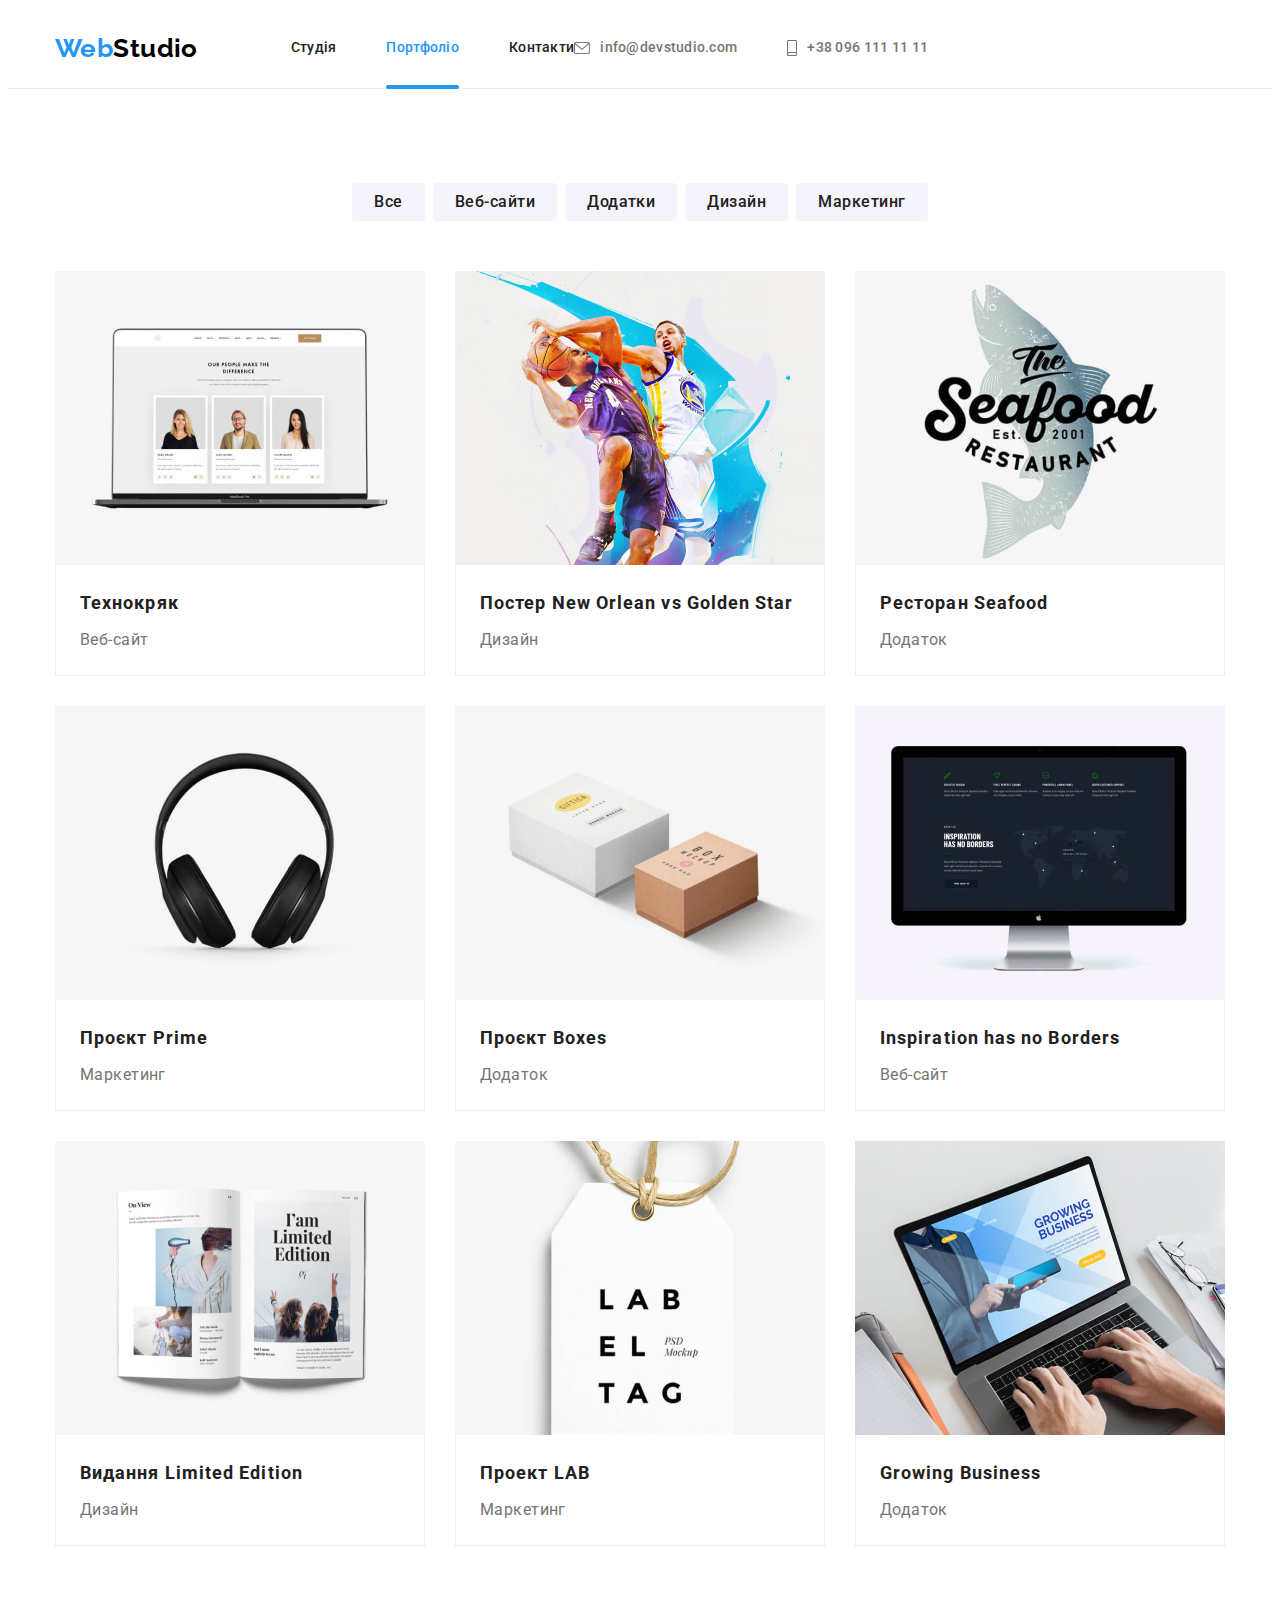
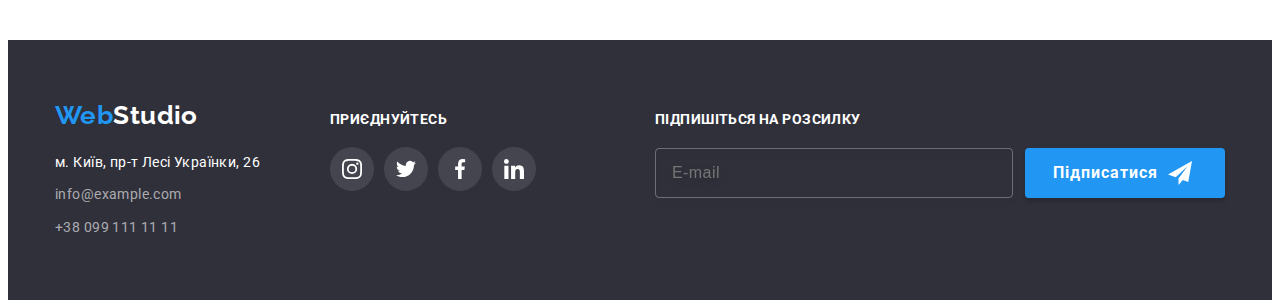
==== commit 7c6f26b7: "added BEM in Hero" ====
--- a/portfolio.html
+++ b/portfolio.html
@@ -29,7 +29,7 @@
     <!--Header of page Portfolio-->
     <header class="page-header">
       <div class="container flex-nav">
-        <nav class="page-header__nav flex-nav">
+        <nav class="site-nav flex-nav">
           <a class="logo line" href="./index.html" lang="en"
             >Web<span class="logo__text logo__text--accent">Studio</span></a
           >
@@ -38,7 +38,9 @@
               <a class="site-nav__link line" href="./index.html">Студія</a>
             </li>
             <li class="site-nav__item">
-              <a class="site-nav__link current line" href="./portfolio.html"
+              <a
+                class="site-nav__link site-nav__link--current line"
+                href="./portfolio.html"
                 >Портфоліо</a
               >
             </li>
--- a/css/style.css
+++ b/css/style.css
@@ -140,7 +140,6 @@
   gap: 50px;
   margin-left: 93px;
 }
-
 .site-nav__link {
   position: relative;
 
@@ -160,10 +159,10 @@
 .site-nav__link:focus {
   color: var(--accent-text-color);
 }
-.current {
+.site-nav__link--current {
   color: var(--accent-text-color);
 }
-.site-nav__link.current::after {
+.site-nav__link--current::after {
   display: inline-block;
   content: '';
 
@@ -181,9 +180,10 @@
 /* Contacts */
 .contacts {
   gap: 50px;
+}
+.contacts--left-gap {
   margin-left: auto;
 }
-
 .contacts__link {
   display: flex;
   justify-content: center;
@@ -231,7 +231,7 @@
   background-color: var(--hero-background-color);
   text-align: center;
 }
-.hero .title {
+.hero__title {
   max-width: 696px;
   margin-left: auto;
   margin-right: auto;
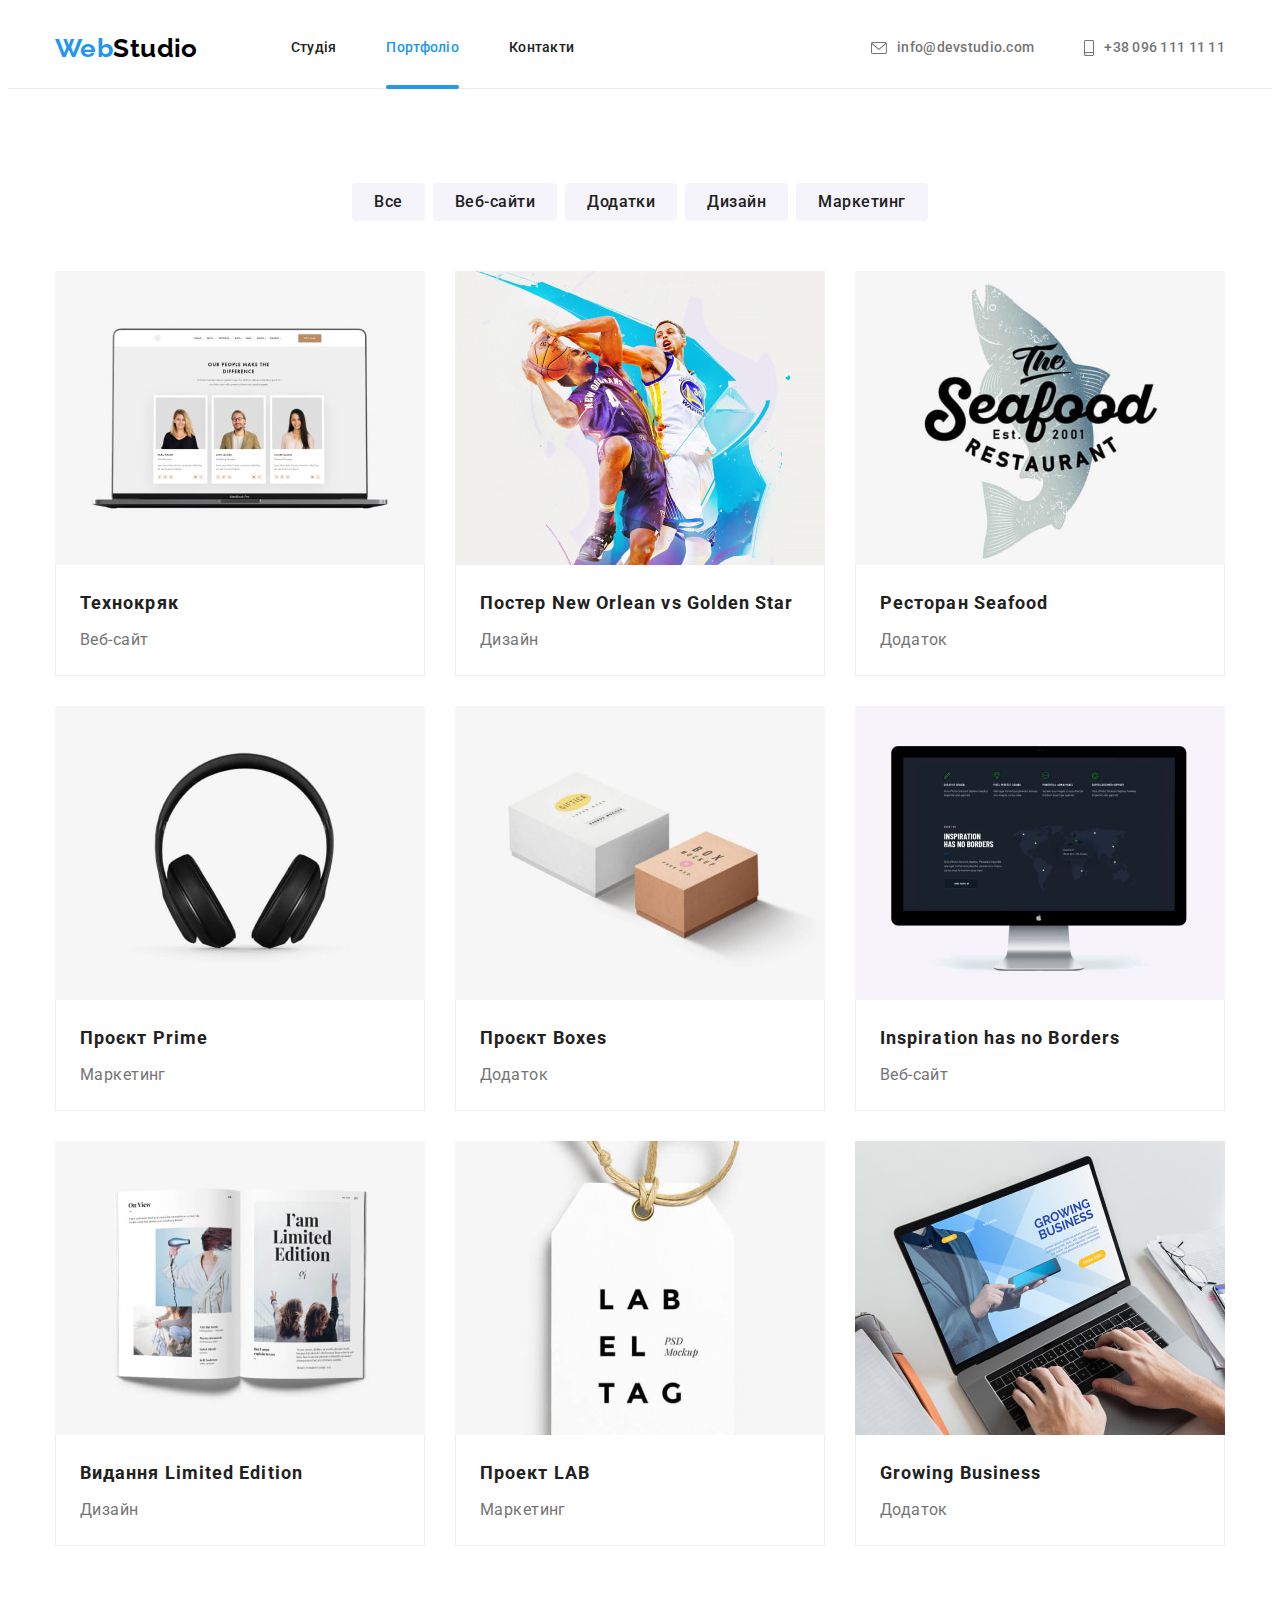
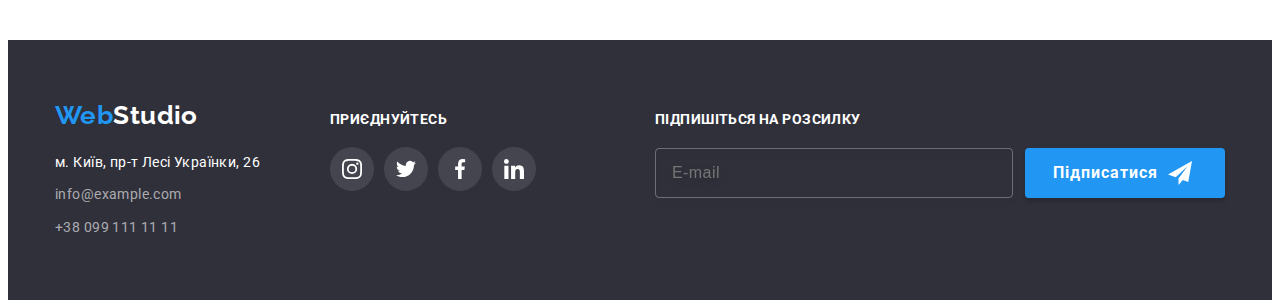
==== commit 5fb6b99b: "added BEM in footer" ====
--- a/portfolio.html
+++ b/portfolio.html
@@ -49,7 +49,7 @@
             </li>
           </ul>
         </nav>
-        <ul class="contacts list flex-nav">
+        <ul class="contacts contacts--left-gap list flex-nav">
           <li class="contacts__item">
             <a class="contacts__link line" href="mailto:info@devstudio.com"
               ><svg class="contacts__icon" width="16px" height="12px">
@@ -299,60 +299,64 @@
     </main>
 
     <!--Footer of Page Porfolio-->
-    <footer class="footer">
-      <div class="container">
-        <div>
-          <a class="logo line" href="./index.html" lang="en"
-            >Web<span class="accent">Studio</span></a
-          >
-
+    <footer class="page-footer">
+      <div class="page-footer__container container">
+        <div class="page-footer__thumb">
+          <a class="logo page-footer__logo line" href="./index.html" lang="en"
+            >Web<span class="page-footer--accent">Studio</span>
+          </a>
           <address class="address">
-            <a class="link line accent" href=""
+            <a class="address__link line page-footer--accent" href=""
               >м. Київ, пр-т Лесі Українки, 26</a
-            ><br />
-            <a class="link line" href="mailto:info@example.com"
+            >
+            <br />
+            <a class="address__link line" href="mailto:info@example.com"
               >info@example.com</a
             >
             <br />
-            <a class="link line" href="tel:+380991111111">+38 099 111 11 11</a>
+            <a class="address__link line" href="tel:+380991111111"
+              >+38 099 111 11 11</a
+            >
           </address>
         </div>
-        <!-- Connect link -->
+
         <div class="connect">
-          <h2 class="connect-title">Приєднуйтесь</h2>
-          <ul class="connect-items list">
-            <li class="connect-item">
-              <a class="connect-link line" href="">
-                <svg class="icon-connect" aria-label="посилання на інстаграм">
+          <h2 class="connect__title">Приєднуйтесь</h2>
+          <!-- Social links start -->
+          <ul class="social list">
+            <li class="social__item">
+              <a class="social__link page-footer__social--color line" href="">
+                <svg class="social__icon" aria-label="посилання на інстаграм">
                   <use href="./images/icons.svg#instagram"></use>
                 </svg>
               </a>
             </li>
 
-            <li class="connect-item">
-              <a class="connect-link line" href="">
-                <svg class="icon-connect" aria-label="посилання на твіттер">
+            <li class="social__item">
+              <a class="social__link page-footer__social--color line" href="">
+                <svg class="social__icon" aria-label="посилання на твіттер">
                   <use href="./images/icons.svg#twitter"></use>
                 </svg>
               </a>
             </li>
 
-            <li class="connect-item">
-              <a class="connect-link line" href="">
-                <svg class="icon-connect" aria-label="посилання на фейсбук">
+            <li class="social__item">
+              <a class="social__link page-footer__social--color line" href="">
+                <svg class="social__icon" aria-label="посилання на фейсбук">
                   <use href="./images/icons.svg#facebook"></use>
                 </svg>
               </a>
             </li>
 
-            <li class="connect-item">
-              <a class="connect-link line" href="">
-                <svg class="icon-connect" aria-label="посилання на лінкайді">
+            <li class="social__item">
+              <a class="social__link page-footer__social--color line" href="">
+                <svg class="social__icon" aria-label="посилання на лінкайді">
                   <use href="./images/icons.svg#linkedin"></use>
                 </svg>
               </a>
             </li>
           </ul>
+          <!-- Social links end -->
         </div>
         <!-- Submit Form -->
         <form
@@ -360,18 +364,18 @@
           name="submit-form"
           autocomplete="off"
         >
-          <div class="submit-field">
-            <strong class="label">Підпишіться на розсилку</strong>
+          <div class="footer-form__field">
+            <strong class="footer-form__label">Підпишіться на розсилку</strong>
             <input
-              class="submit-input"
+              class="footer-form__input"
+              name="email-for-subscribe"
               type="email"
-              name="email"
               placeholder="E-mail"
             />
           </div>
           <button class="footer-button" type="submit">
             Підписатися
-            <svg class="icon-submit">
+            <svg class="footer-button__icon">
               <use href="./images/icons.svg#icon_submit"></use>
             </svg>
           </button>
--- a/css/style.css
+++ b/css/style.css
@@ -201,7 +201,6 @@
 .contacts__link:focus {
   color: var(--accent-text-color);
 }
-
 .contacts__icon {
   display: block;
   margin-right: 10px;
@@ -209,7 +208,6 @@
 }
 
 /* Section Hero */
-
 .hero {
   max-width: 1600px;
   height: 600px;
@@ -273,12 +271,11 @@
 }
 
 /* Section Benefits */
-
-.benefits .items {
+.benefits__items {
   display: flex;
   gap: var(--card-set-gap);
 }
-.thumb {
+.benefits__thumb {
   display: flex;
   width: 270px;
   height: 120px;
@@ -290,13 +287,11 @@
 
   border-radius: 4px;
 }
-
-.icon-bnf {
+.benefits__icon {
   width: 70px;
   height: 70px;
 }
-
-.benefits .title {
+.benefits__title {
   margin-bottom: 10px;
 
   font-size: 14px;
@@ -309,7 +304,7 @@
 .about {
   padding-top: 0;
 }
-.about .title {
+.about__title {
   margin-bottom: 50px;
 
   font-size: 36px;
@@ -317,15 +312,14 @@
   color: var(--title-text-color);
   text-align: center;
 }
-.about .items {
+.about-items {
   display: flex;
   gap: var(--card-set-gap);
 }
-.about .item {
+.about-items__item {
   position: relative;
 }
-
-.about-subtitle {
+.about-items__subtitle {
   position: absolute;
   bottom: 0;
   left: 0;
@@ -342,12 +336,12 @@
   text-align: center;
   text-transform: uppercase;
 }
+
 /* Section Team */
 .team {
   background-color: var(--team-background-color);
 }
-
-.headline {
+.team__headline {
   margin-bottom: 50px;
 
   color: var(--title-text-color);
@@ -356,17 +350,17 @@
   line-height: 1.16;
   text-align: center;
 }
-.team .items {
+.team__items {
   display: flex;
   gap: var(--card-set-gap);
 }
-.team .item {
+.team__item {
   background-color: var(--hero-text-color);
   box-shadow: 0px 1px 3px rgba(0, 0, 0, 0.12), 0px 1px 1px rgba(0, 0, 0, 0.14),
     0px 2px 1px rgba(0, 0, 0, 0.2);
   border-radius: 0px 0px 4px 4px;
 }
-.team .title {
+.team__title {
   margin-bottom: 10px;
 
   font-weight: 500;
@@ -375,56 +369,55 @@
   color: var(--title-text-color);
   text-align: center;
 }
-.team .text {
+.team__text {
   font-size: 16px;
   line-height: 1.18;
   text-align: center;
   margin-bottom: 16px;
 }
-.item-link {
-  display: flex;
-}
-.item-link:not(:last-child) {
-  margin-right: 10px;
-}
-.team-links {
-  display: flex;
-  justify-content: center;
-  align-items: center;
-}
-.team-link {
-  display: flex;
-  justify-content: center;
-  align-items: center;
-  width: 44px;
-  height: 44px;
-
-  color: #afb1b8;
-
-  border-radius: 50%;
-
-  transition: color 250ms var(--timing-function),
-    background-color 250ms var(--timing-function);
-}
-.icon-team {
-  width: 20px;
-  height: 20px;
-  fill: currentColor;
-}
-.team-link:hover,
-.team-link:focus {
-  background-color: var(--accent-text-color);
-  color: var(--hero-text-color);
-}
-
-.team-wrapper {
+.team__wrapper {
   padding-top: 30px;
   padding-right: 5px;
   padding-bottom: 30px;
   padding-left: 5px;
 }
+/* Team Social links */
+.social {
+  display: flex;
+  justify-content: center;
+  align-items: center;
+  gap: 10px;
+}
+.social__item {
+  display: flex;
+}
+.social__link {
+  display: flex;
+  justify-content: center;
+  align-items: center;
+  width: 44px;
+  height: 44px;
+
+  color: #afb1b8;
+
+  border-radius: 50%;
+
+  transition: color 250ms var(--timing-function),
+    background-color 250ms var(--timing-function);
+}
+.social__icon {
+  width: 20px;
+  height: 20px;
+  fill: currentColor;
+}
+.social__link:hover,
+.social__link:focus {
+  background-color: var(--accent-text-color);
+  color: var(--hero-text-color);
+}
+
 /* Section Client */
-.client-headline {
+.client__headline {
   margin-bottom: 50px;
 
   font-size: 36px;
@@ -432,12 +425,11 @@
   color: var(--title-text-color);
   text-align: center;
 }
-
-.client-items {
+.client__items {
   display: flex;
   gap: var(--card-set-gap);
 }
-.client-link {
+.client__link {
   display: flex;
   justify-content: center;
   align-items: center;
@@ -453,20 +445,20 @@
   transition: color 250ms var(--timing-function),
     border-color 250ms var(--timing-function);
 }
-.icon-client {
+.client__icon {
   width: 106px;
   height: 60px;
 
   fill: currentColor;
 }
-.client-link:hover,
-.client-link:focus {
+.client__link:hover,
+.client__link:focus {
   color: var(--accent-text-color);
   border-color: var(--accent-text-color);
 }
 
 /* Footer */
-.footer {
+.page-footer {
   padding-top: 60px;
   padding-bottom: 60px;
 
@@ -476,15 +468,19 @@
   color: var(--hero-text-color);
   background-color: var(--footer-background-color);
 }
-
-.footer .logo {
+.page-footer__container {
+  display: flex;
+  align-items: baseline;
+}
+
+.page-footer__logo {
   display: inline-block;
   margin-bottom: 20px;
 }
 .address {
   font-style: normal;
 }
-.address .link {
+.address__link {
   display: inline-block;
 
   font-weight: 400;
@@ -494,30 +490,22 @@
 
   transition: color 250ms var(--timing-function);
 }
-
-.address .link:hover,
-.address .link:focus {
+.address__link:hover,
+.address__link:focus {
   color: var(--accent-text-color);
 }
-.address .link:not(:last-child) {
+.address__link:not(:last-child) {
   margin-bottom: 9px;
 }
-.footer .accent {
+.page-footer--accent {
   color: var(--hero-text-color);
 }
 
 /* Connect Section */
-
-.footer .container {
-  display: flex;
-  align-items: baseline;
-}
-
 .connect {
   margin-left: 70px;
 }
-
-.connect-title {
+.connect__title {
   font-size: 14px;
   line-height: 16px;
   letter-spacing: 0.03em;
@@ -525,38 +513,9 @@
 
   margin-bottom: 20px;
 }
-.connect-items {
-  display: flex;
-}
-.connect-link {
-  display: flex;
-  justify-content: center;
-  align-items: center;
-
-  width: 44px;
-  height: 44px;
-
+.page-footer__social--color {
   color: var(--hero-text-color);
   background-color: rgba(255, 255, 255, 0.1);
-
-  border-radius: 50%;
-
-  transition: background-color 250ms var(--timing-function);
-}
-.icon-connect {
-  width: 20px;
-  height: 20px;
-  fill: currentColor;
-}
-.connect-link:hover,
-.connect-link:focus {
-  background-color: var(--accent-text-color);
-}
-.connect-item {
-  display: flex;
-}
-.connect-item:not(:last-child) {
-  margin-right: 10px;
 }
 
 /* Submit Form */
@@ -565,10 +524,10 @@
   align-items: flex-end;
   margin-left: auto;
 }
-.submit-field {
+.footer-form__field {
   margin-right: 12px;
 }
-.footer-form .label {
+.footer-form__label {
   display: inline-block;
   margin-bottom: 20px;
 
@@ -577,7 +536,7 @@
   letter-spacing: 0.03em;
   text-transform: uppercase;
 }
-.footer-form .submit-input {
+.footer-form__input {
   display: flex;
   align-items: center;
   padding: 15px 16px;
@@ -614,7 +573,7 @@
   border-radius: 4px;
   border: none;
 }
-.icon-submit {
+.footer-button__icon {
   width: 24px;
   height: 24px;
   margin-left: 10px;
@@ -624,6 +583,7 @@
   | Modal window
   |==============================
 */
+/* Backdrop start*/
 .backdrop {
   position: fixed;
   top: 0;
@@ -639,7 +599,7 @@
     visibility 250ms var(--timing-function);
 }
 /* is-hidden */
-.backdrop.is-hidden {
+.backdrop__is-hidden {
   opacity: 0;
   visibility: hidden;
   pointer-events: none;
@@ -647,7 +607,7 @@
 .backdrop.is-hidden .modal {
   transform: translate(-50%, -50%) scale(0.7);
 }
-
+/* Backdrop end*/
 .modal {
   position: absolute;
   left: 50%;
@@ -665,7 +625,6 @@
   transform: translate(-50%, -50%) scale(1);
   transition: transform 400ms var(--timing-function);
 }
-
 .modal-btn {
   position: absolute;
   top: 8px;
@@ -689,7 +648,7 @@
 
   transition: color 250ms var(--timing-function);
 }
-.modal-btn-icon {
+.modal-btn__icon {
   width: 18px;
   height: 18px;
 
